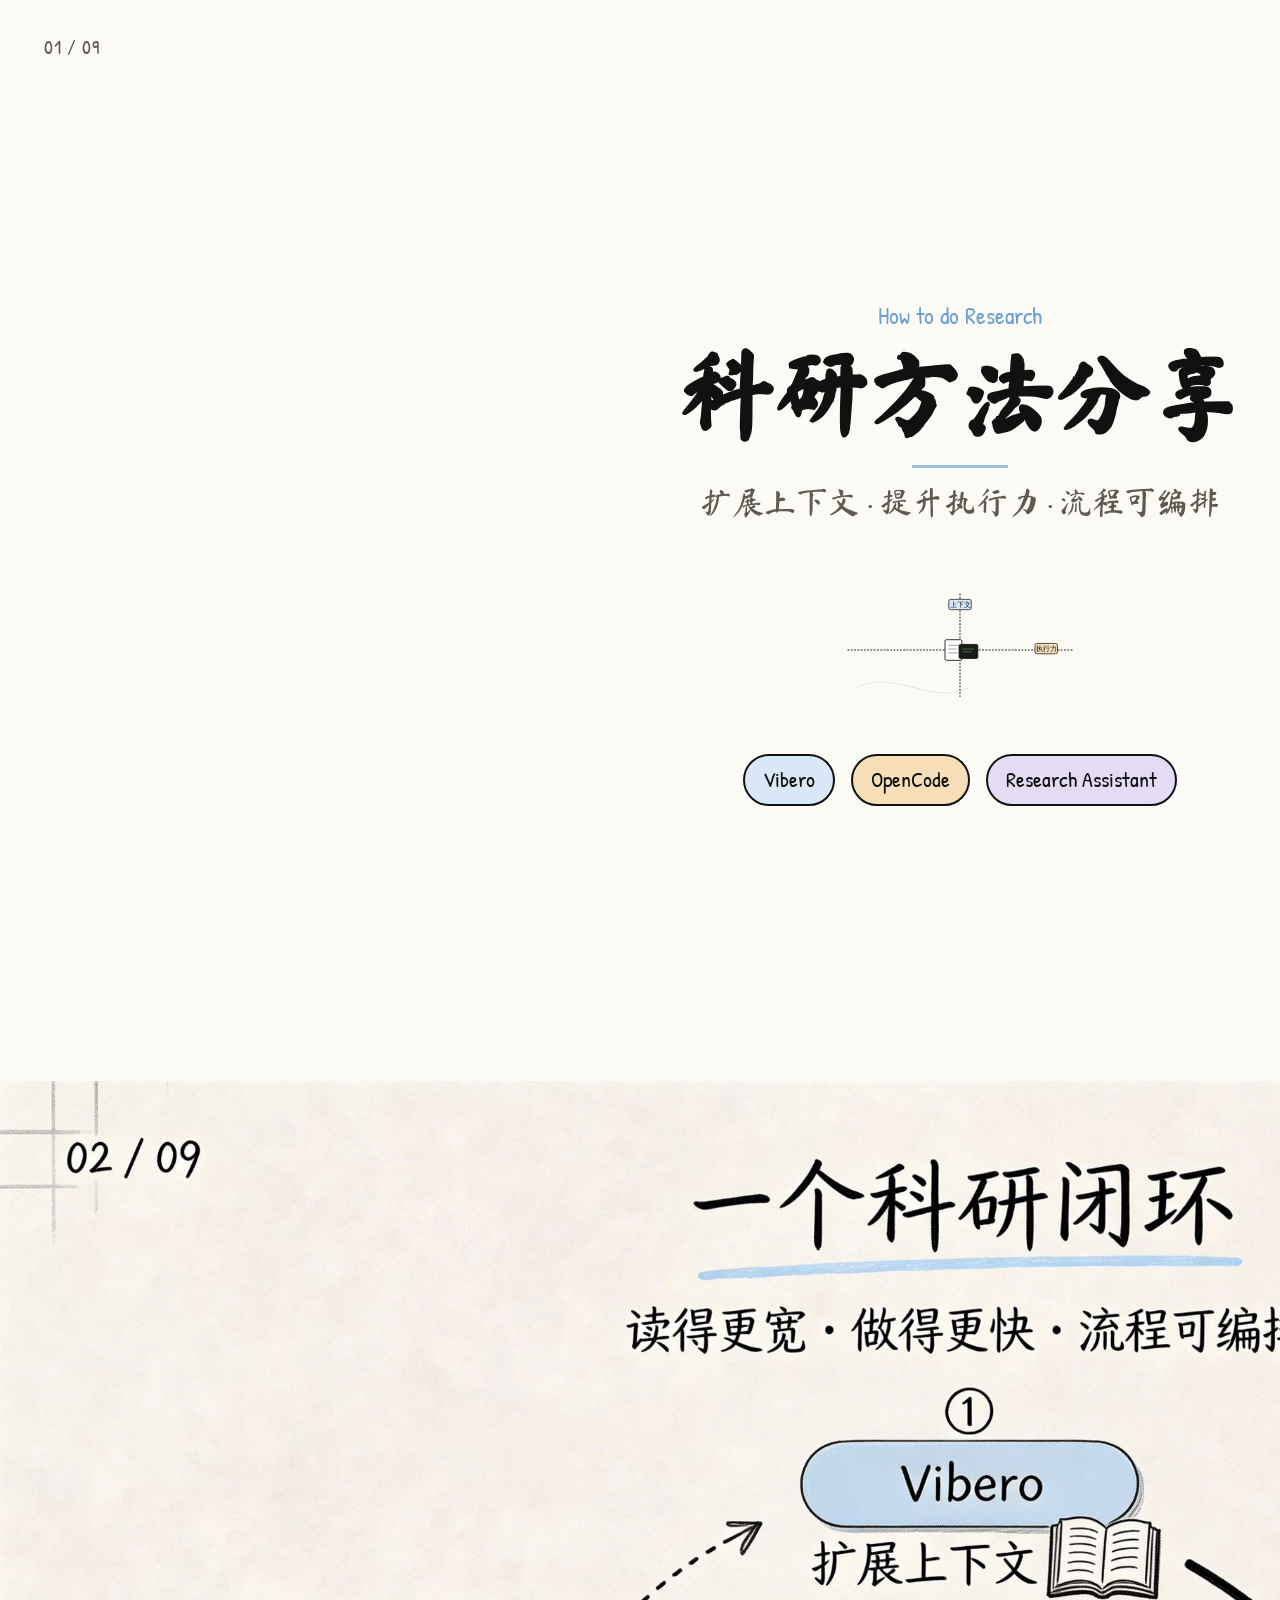
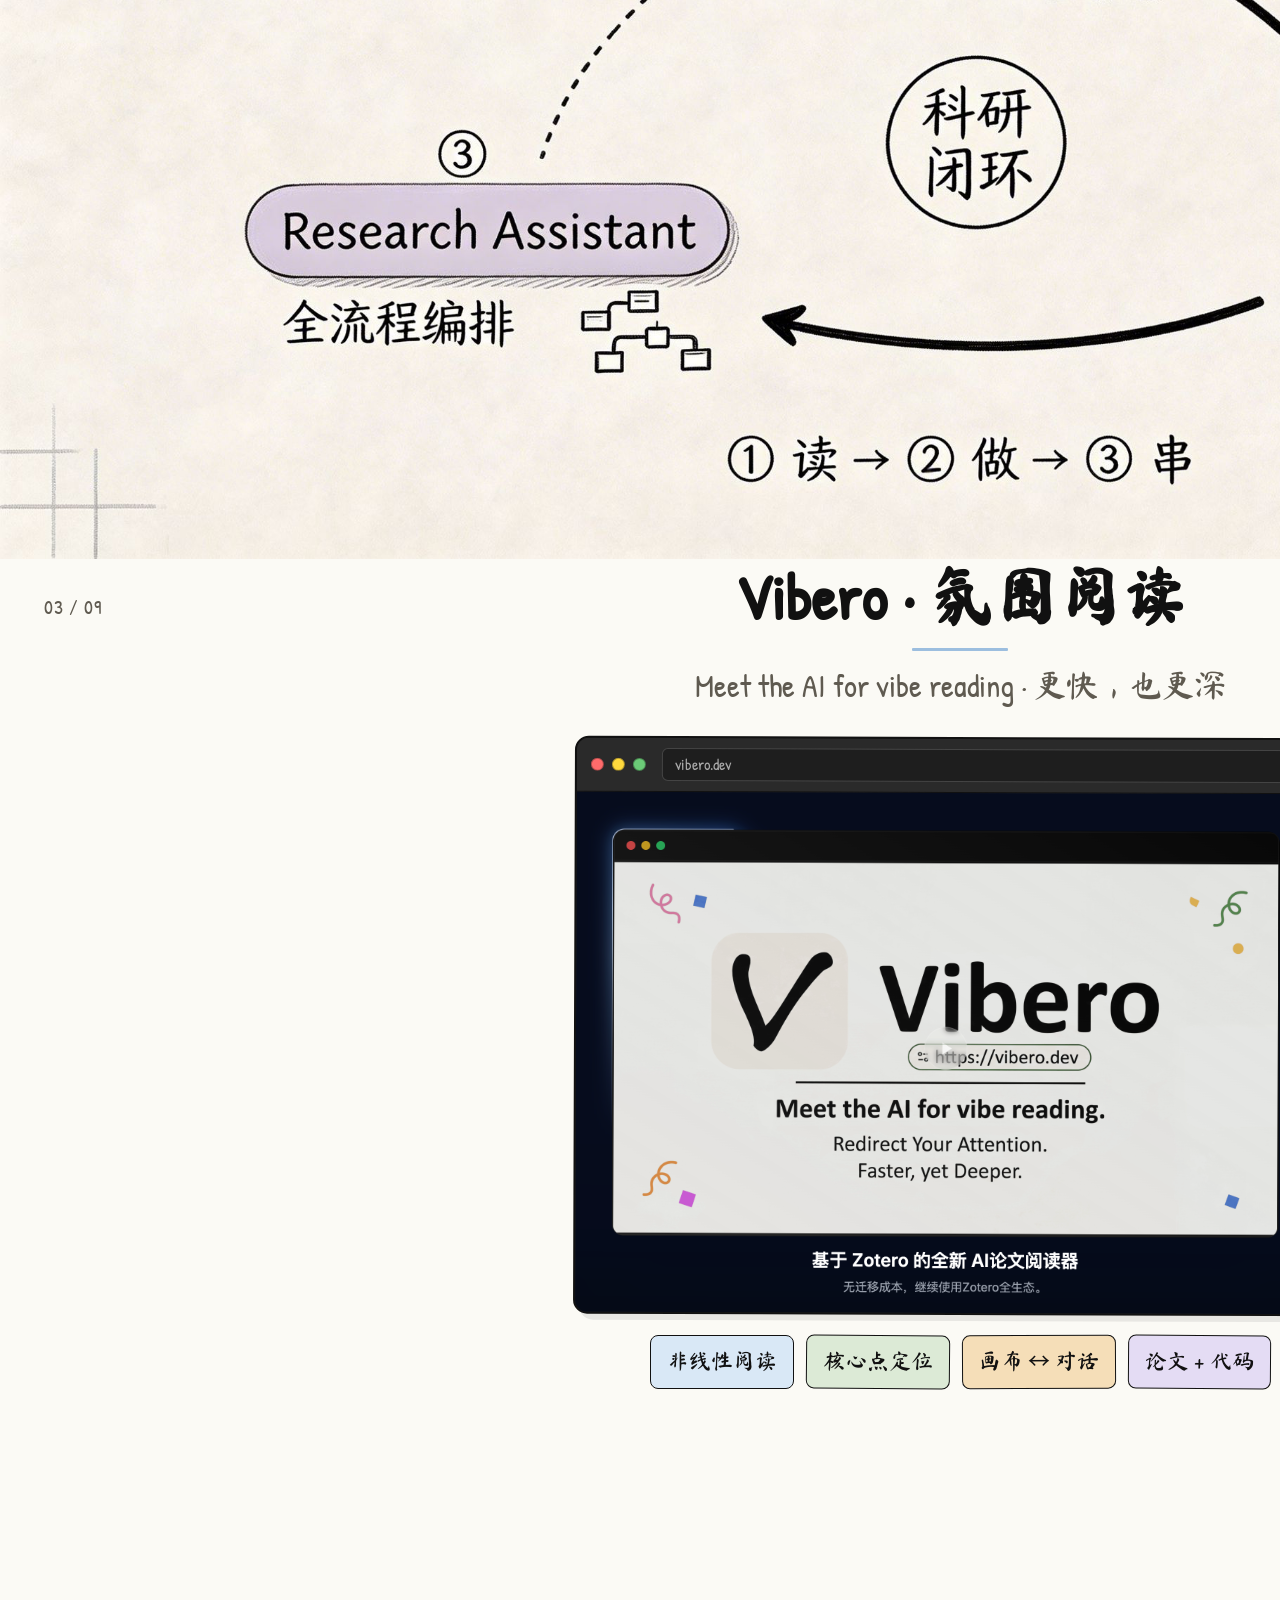
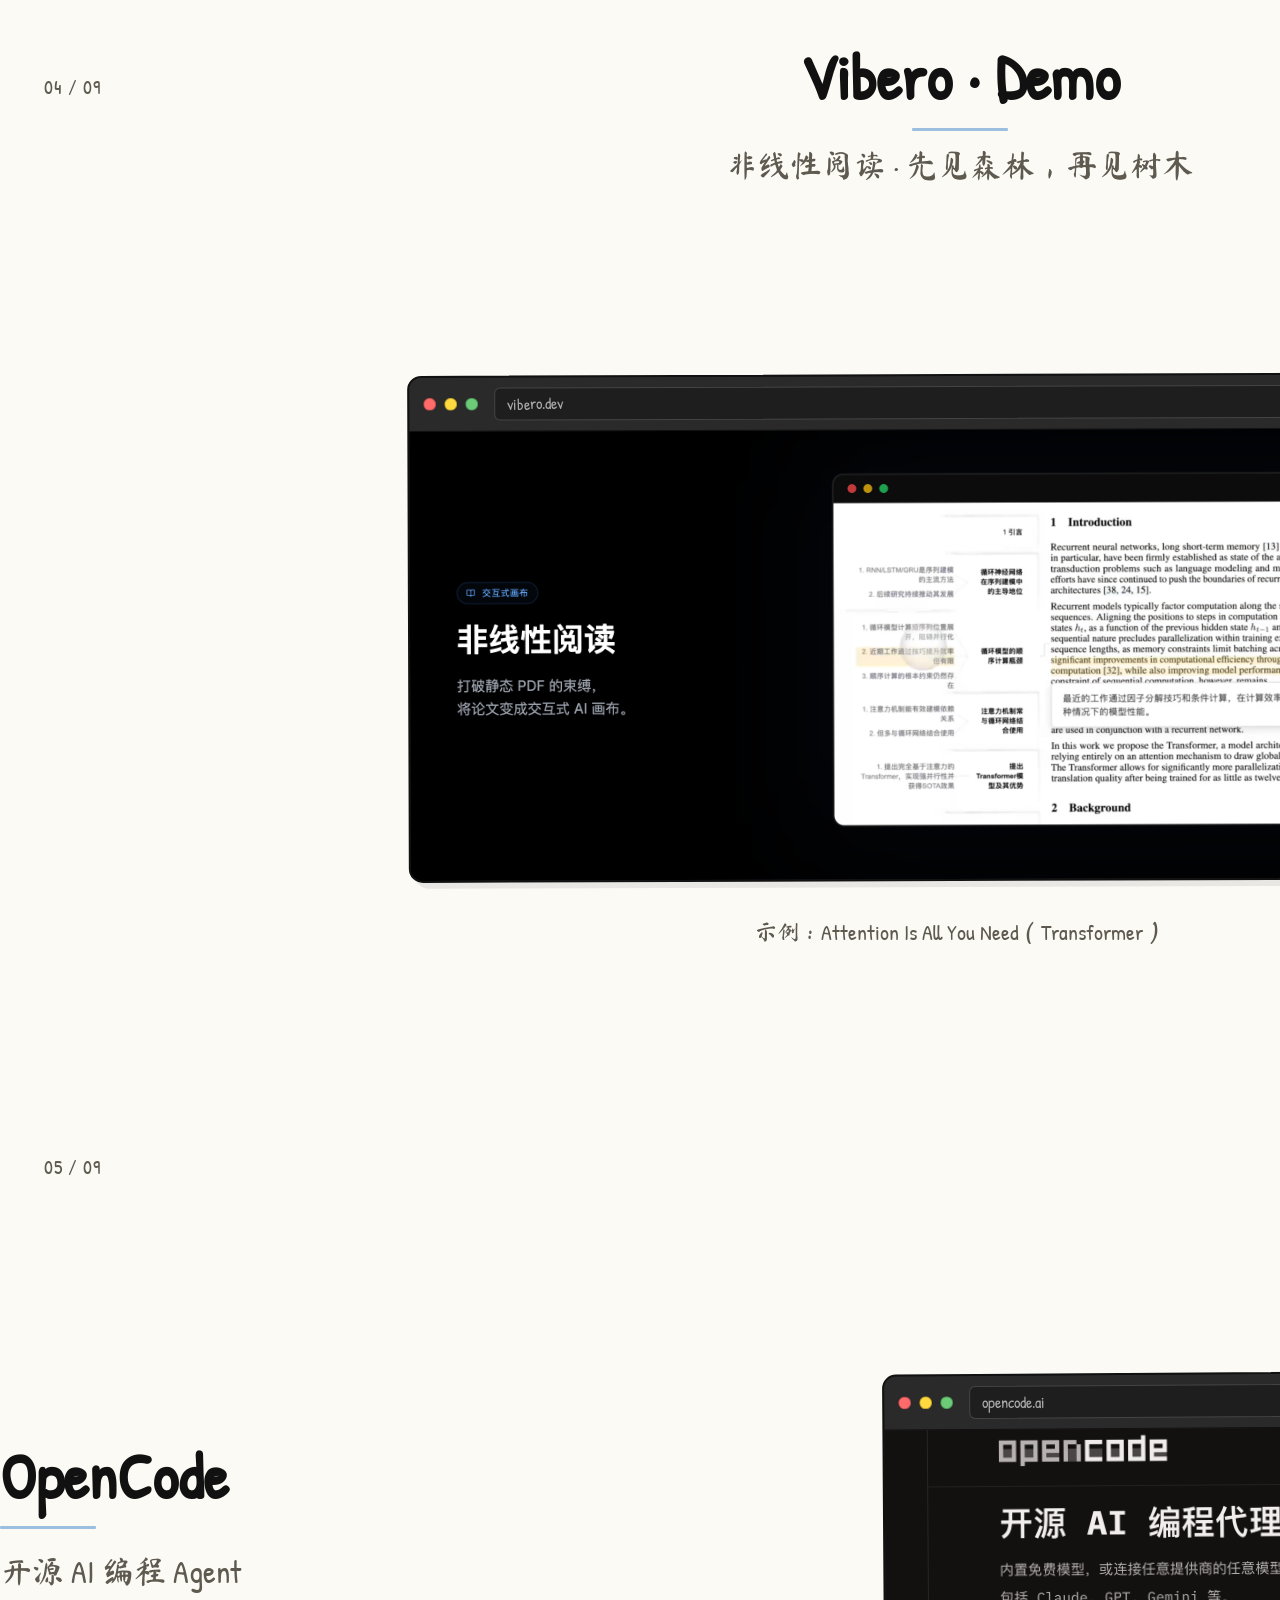
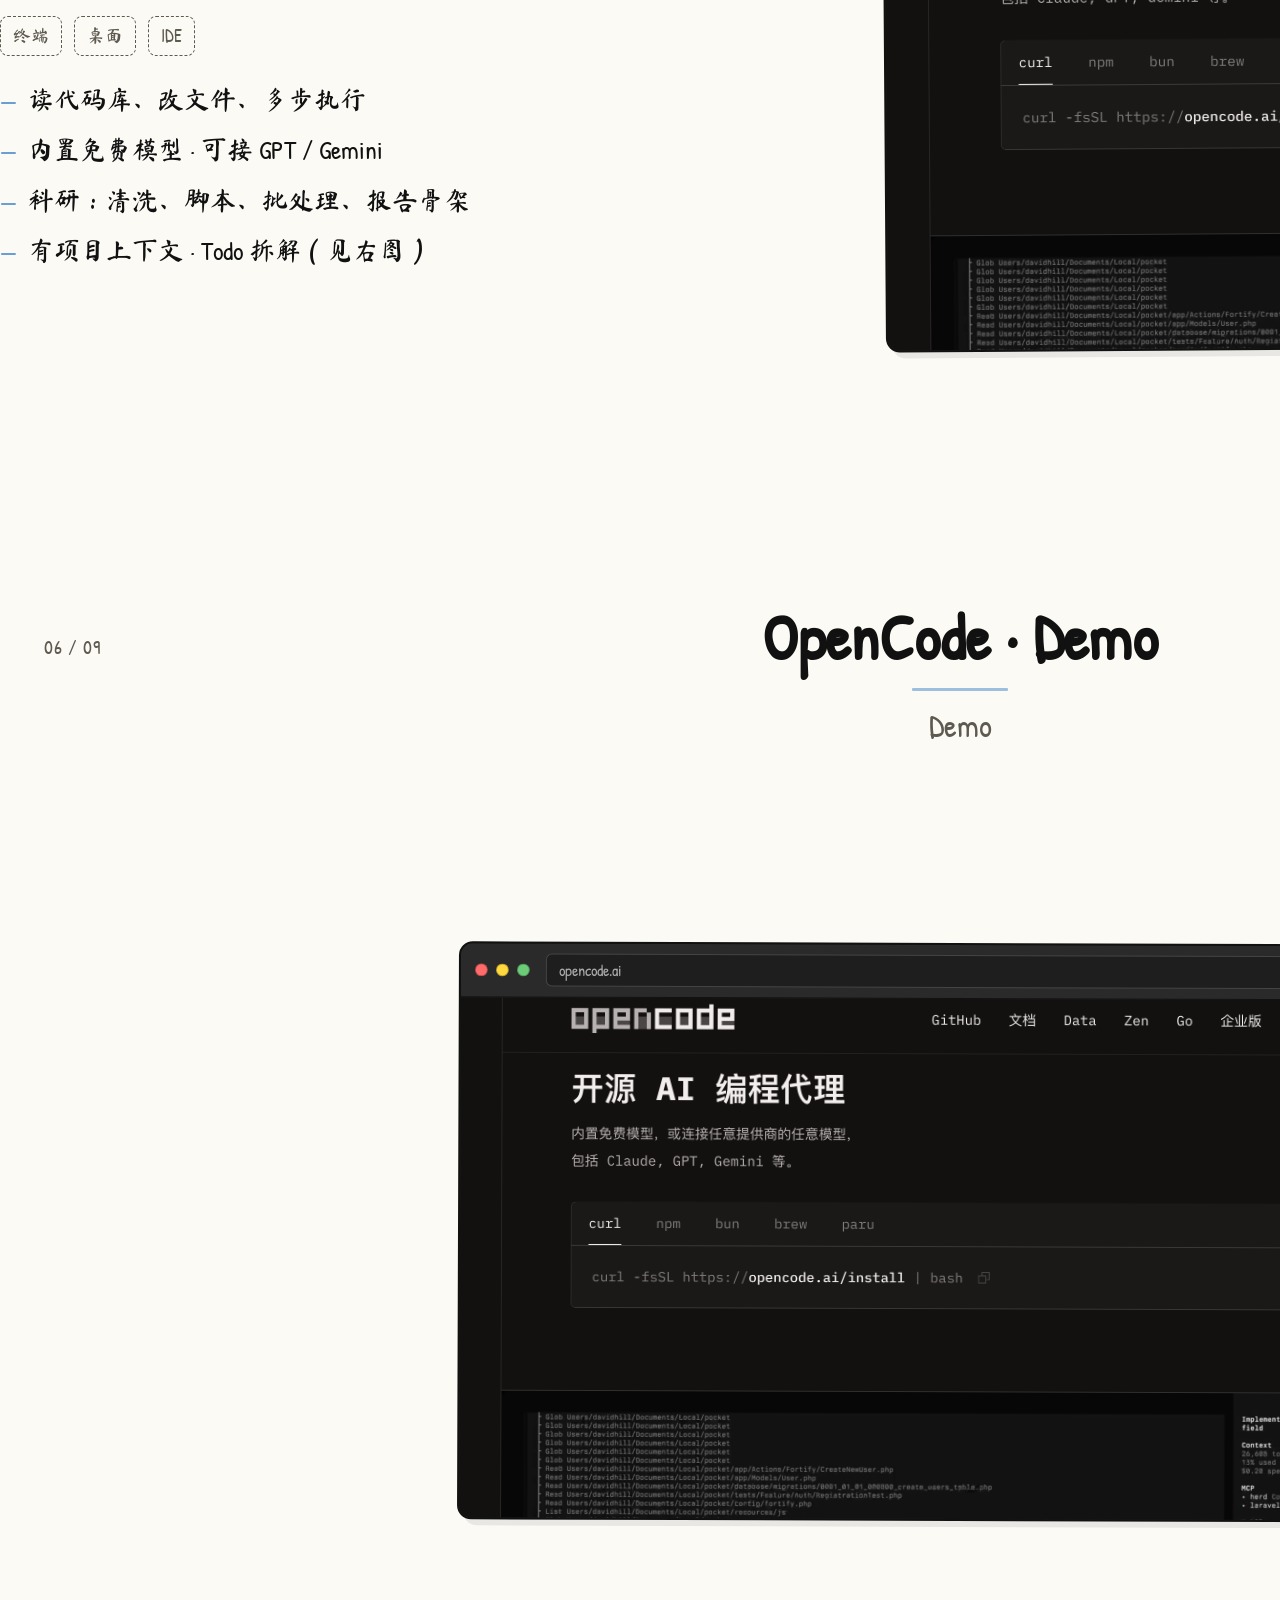
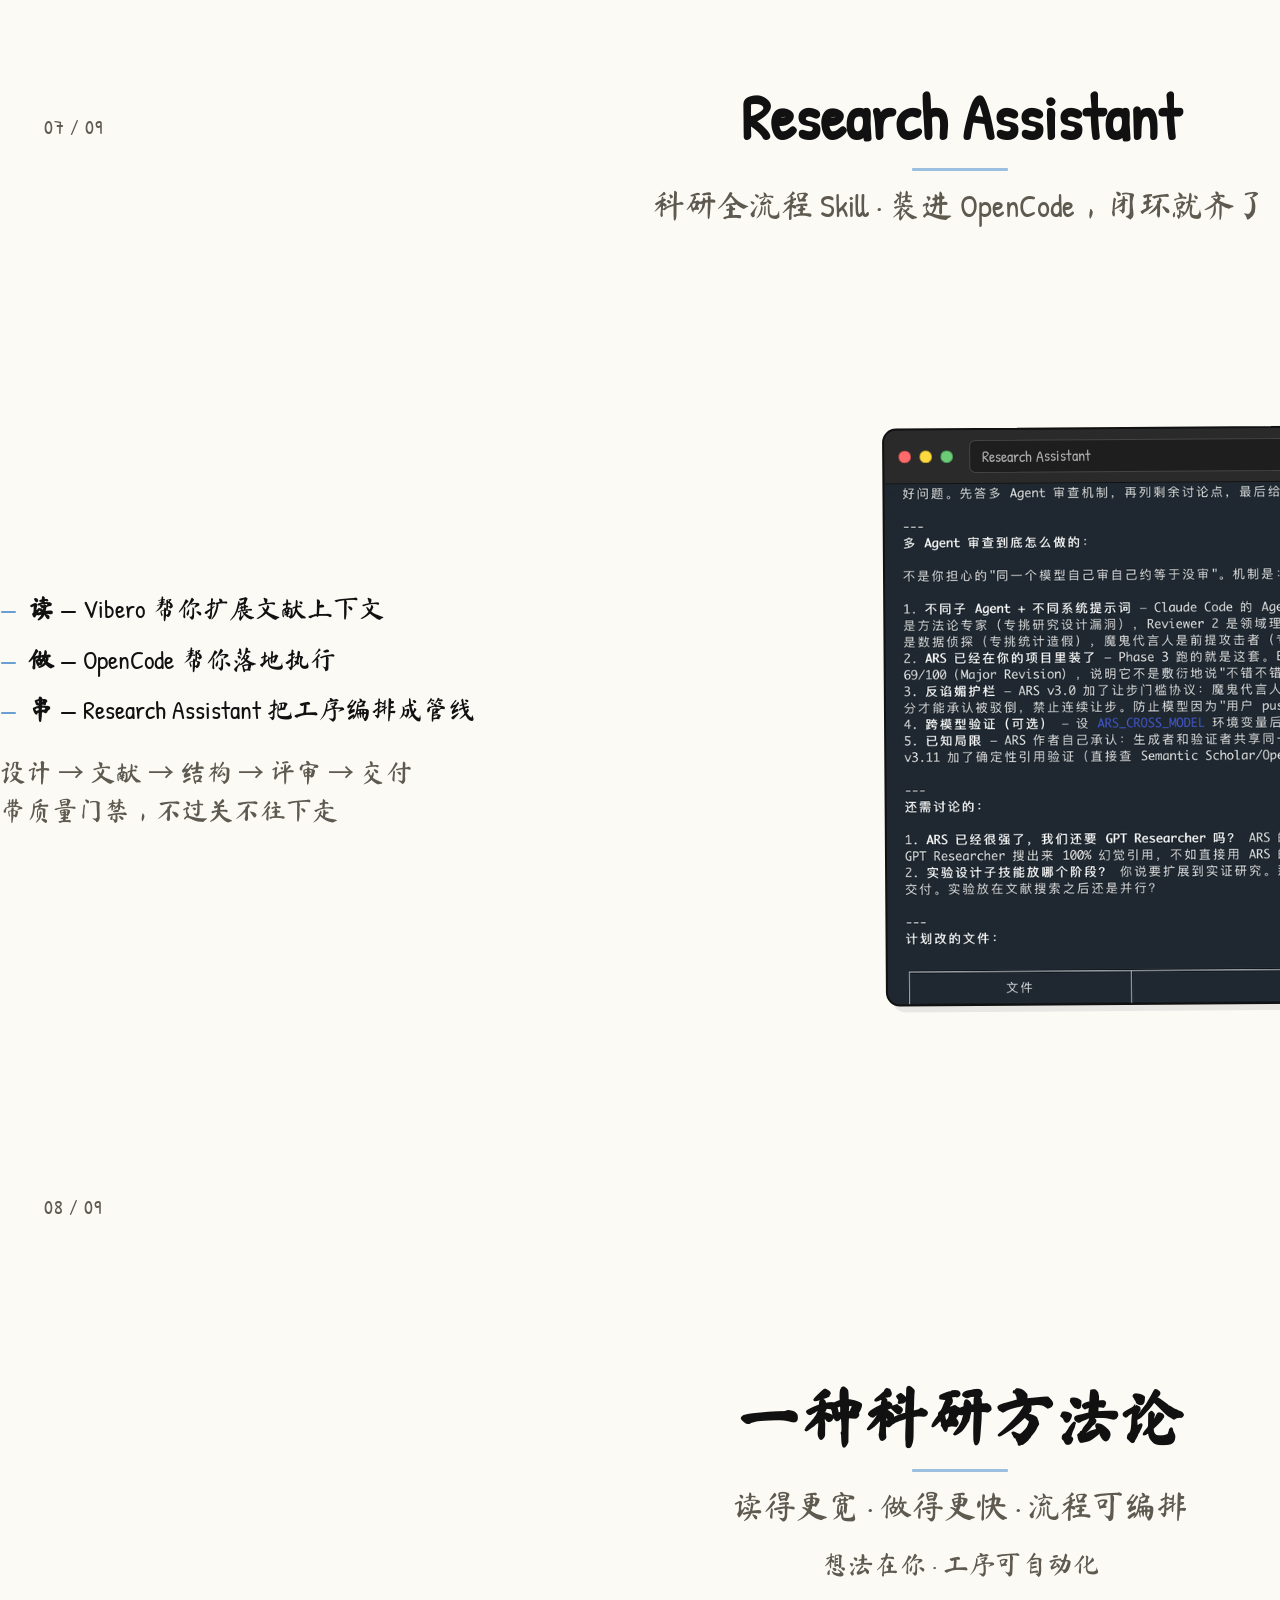
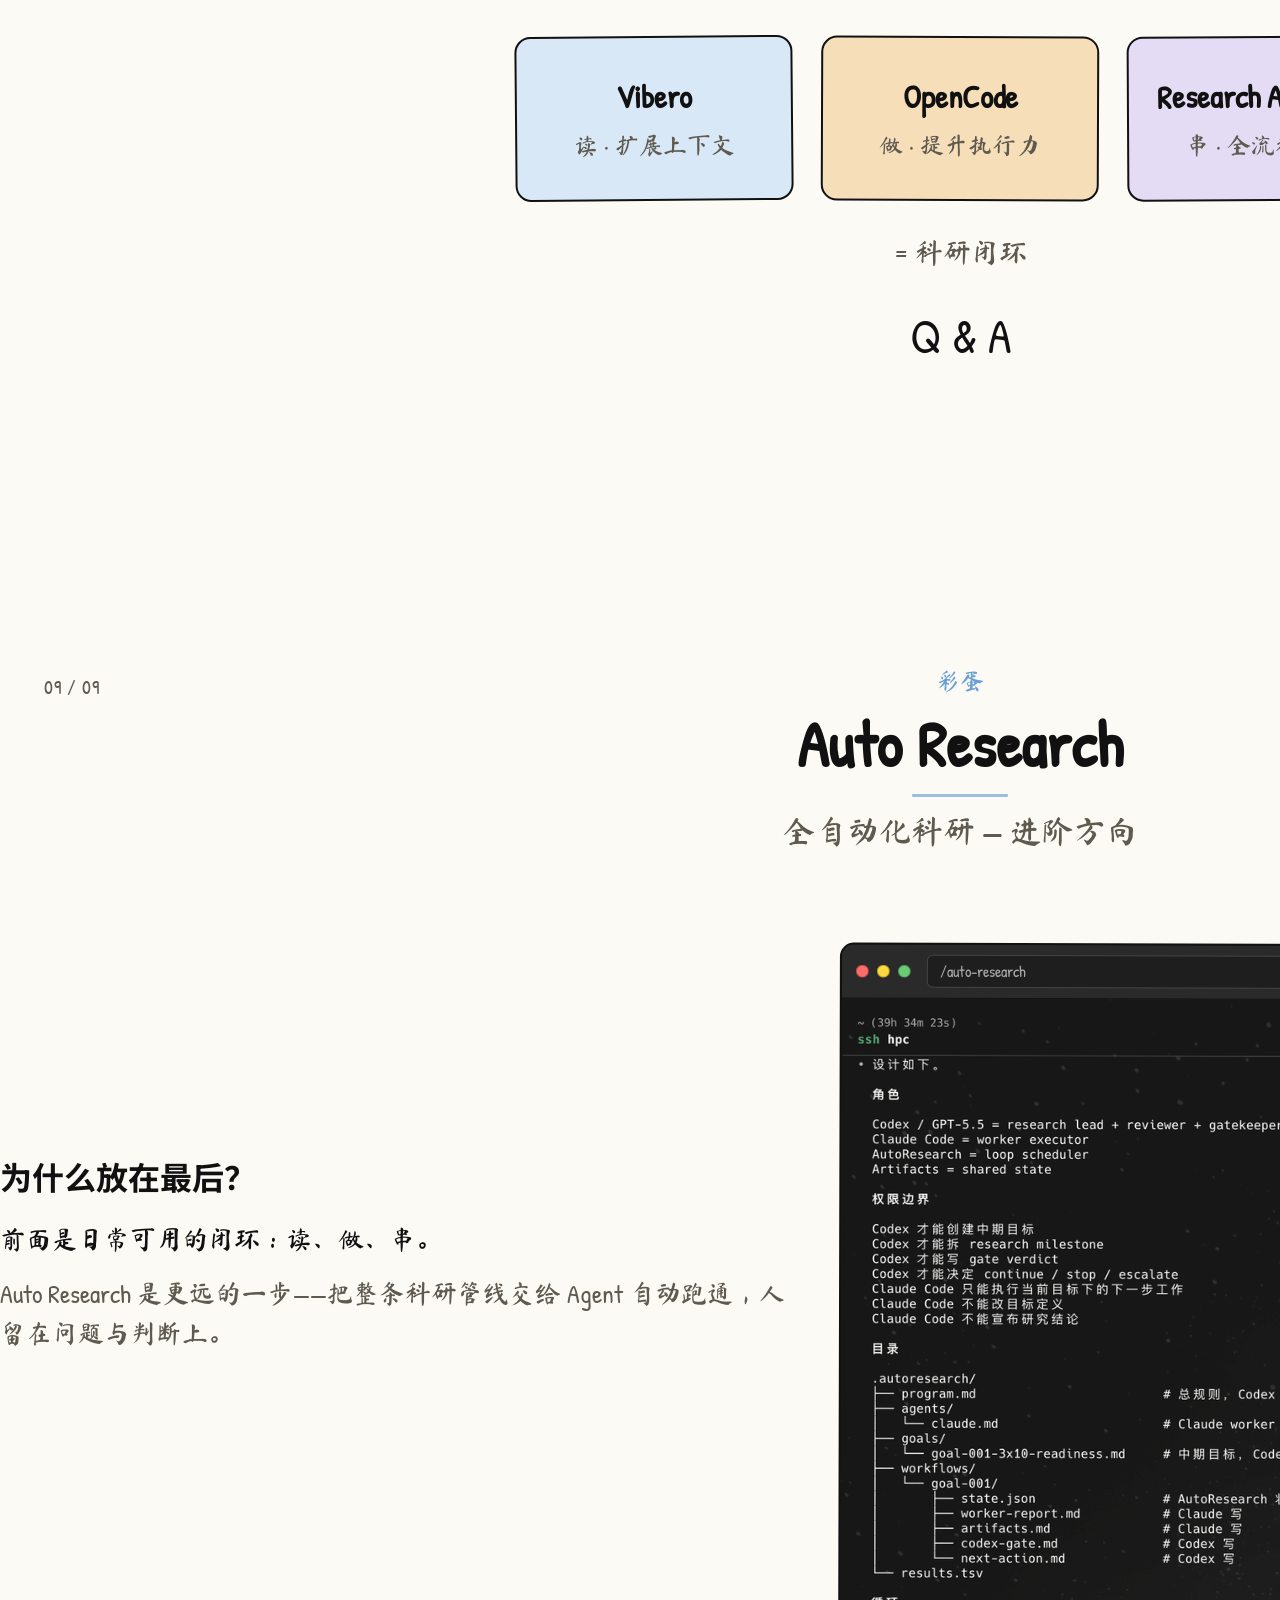
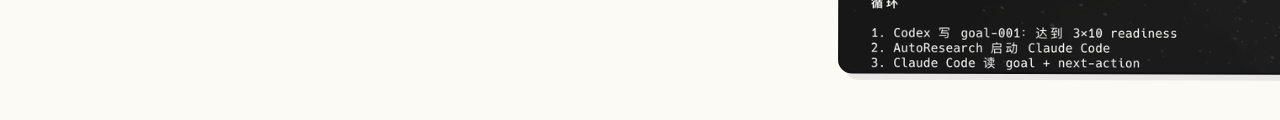
==== deck/print-all.html @ f53f9211 "Fix PDF exports with WeasyPrint, add author info to paper - paper.html: Add 丁逢德 author info, 学号 2025" ====
<!DOCTYPE html>
<html lang="zh-CN">
<head>
<meta charset="UTF-8">
<title>How to do Research · Deck</title>
<style>
@import url("https://fonts.googleapis.com/css2?family=Ma+Shan+Zheng&family=Noto+Sans+SC:wght@400;500;600&family=Patrick+Hand&display=swap");

</style>
<style>
/* Ian Handdrawn DNA · rendered via huashu-design HTML deck workflow */
:root {
  --paper: #fbfaf5;
  --ink: #111111;
  --muted: #5f5a50;
  --blue: #d9e8f6;
  --green: #dcead6;
  --peach: #f5deb8;
  --lavender: #e4dcf4;
  --accent: #6b9fd4;
  --accent-warm: #d66f4d;
  --pad-x: 88px;
  --pad-y: 56px;
  --font-hand: "Patrick Hand", "Ma Shan Zheng", "Noto Sans SC", cursive;
  --font-body: "Noto Sans SC", system-ui, sans-serif;
  --sketch: 2px solid var(--ink);
  --wobble: rotate(-0.4deg);
}

html { font-size: 16px; }

body {
  width: 1920px;
  height: 1080px;
  margin: 0;
  padding: var(--pad-y) var(--pad-x);
  box-sizing: border-box;
  background: var(--paper);
  color: var(--ink);
  font-family: var(--font-body);
  font-size: 28px;
  line-height: 1.45;
  position: relative;
  overflow: hidden;
}

/* corner construction marks — Ian shell */
body::before,
body::after {
  content: "";
  position: absolute;
  width: 40px;
  height: 40px;
  opacity: 0.28;
  background:
    linear-gradient(var(--muted) 1px, transparent 1px) 0 0 / 6px 6px,
    linear-gradient(90deg, var(--muted) 1px, transparent 1px) 0 0 / 6px 6px;
  pointer-events: none;
}
body::before { top: 24px; left: 24px; }
body::after  { bottom: 24px; right: 24px; }

.page-num {
  position: absolute;
  top: 32px;
  left: 44px;
  font-family: var(--font-hand);
  font-size: 20px;
  color: var(--muted);
  letter-spacing: 0.04em;
}

.slide-main {
  position: relative;
  z-index: 1;
  height: 100%;
  display: flex;
  flex-direction: column;
}

.slide-main.centered {
  justify-content: center;
  align-items: center;
  text-align: center;
}

/* Ian title: medium restrained + pale blue underline */
h1 {
  font-family: var(--font-hand);
  font-size: 64px;
  font-weight: 600;
  line-height: 1.15;
  margin: 0 0 12px;
  text-align: center;
  color: var(--ink);
}

h1.title-left { text-align: left; margin-bottom: 20px; }

h1::after {
  content: "";
  display: block;
  width: 96px;
  height: 3px;
  margin: 14px auto 0;
  background: var(--accent);
  border-radius: 1px;
  opacity: 0.65;
}

h1.title-left::after { margin-left: 0; }

h1.cover-en {
  font-size: 96px;
  letter-spacing: -0.02em;
}

body.cover-page .kicker {
  font-size: 36px;
  margin-bottom: 12px;
}

body.cover-page .subtitle {
  font-size: 42px;
  margin-bottom: 32px;
}

body.cover-page .tag {
  font-size: 26px;
  padding: 10px 22px;
}

/* simple demo slide */
.demo-simple {
  flex: 1;
  display: flex;
  flex-direction: column;
  align-items: center;
  justify-content: center;
  gap: 24px;
  margin-top: 8px;
}

.demo-simple .demo-label {
  font-family: var(--font-hand);
  font-size: 56px;
  color: var(--muted);
}

.subtitle {
  text-align: center;
  font-family: var(--font-hand);
  font-size: 32px;
  color: var(--muted);
  margin: 0 0 28px;
}

.subtitle.left { text-align: left; }

.kicker {
  font-family: var(--font-hand);
  font-size: 24px;
  color: var(--accent);
  text-align: center;
  margin-bottom: 8px;
}

.tag-row {
  display: flex;
  gap: 16px;
  justify-content: center;
  flex-wrap: wrap;
  margin-top: 24px;
}

.tag {
  font-family: var(--font-hand);
  font-size: 22px;
  padding: 8px 18px;
  border: var(--sketch);
  border-radius: 999px;
  background: var(--blue);
}

.tag.peach  { background: var(--peach); }
.tag.green  { background: var(--green); }
.tag.lavender { background: var(--lavender); }

/* layout */
.split {
  display: grid;
  grid-template-columns: 1fr 1fr;
  gap: 40px;
  align-items: center;
  flex: 1;
  margin-top: 8px;
}

.split-40-60 {
  display: grid;
  grid-template-columns: 0.9fr 1.1fr;
  gap: 36px;
  align-items: center;
  flex: 1;
}

.bullet-list {
  list-style: none;
  margin: 16px 0 0;
  padding: 0;
  font-family: var(--font-hand);
  font-size: 26px;
  line-height: 1.55;
}

.bullet-list li {
  position: relative;
  padding-left: 28px;
  margin-bottom: 10px;
}

.bullet-list li::before {
  content: "—";
  position: absolute;
  left: 0;
  color: var(--accent);
}

/* Ian pastel label chips */
.chip-row {
  display: flex;
  flex-wrap: wrap;
  gap: 12px;
  justify-content: center;
  margin-top: 20px;
}

.chip {
  font-family: var(--font-hand);
  font-size: 22px;
  padding: 10px 16px;
  border: 1.5px solid var(--ink);
  border-radius: 8px;
  background: var(--blue);
}

.chip:nth-child(2) { background: var(--green); transform: rotate(0.5deg); }
.chip:nth-child(3) { background: var(--peach); transform: rotate(-0.3deg); }
.chip:nth-child(4) { background: var(--lavender); transform: rotate(0.4deg); }

/* browser / mac window — screenshot frames */
.browser-frame {
  border: 2.5px solid var(--ink);
  border-radius: 14px;
  overflow: hidden;
  background: #1a1a1a;
  box-shadow: 6px 6px 0 rgba(17, 17, 17, 0.08);
  transform: var(--wobble);
}

.browser-chrome {
  display: flex;
  align-items: center;
  gap: 8px;
  padding: 10px 14px;
  background: #2a2a2a;
  border-bottom: 1.5px solid var(--ink);
}

.browser-chrome .dot {
  width: 11px;
  height: 11px;
  border-radius: 50%;
  border: 1.5px solid rgba(0,0,0,0.3);
}
.browser-chrome .dot.r { background: #ff6b6b; }
.browser-chrome .dot.y { background: #ffd93d; }
.browser-chrome .dot.g { background: #6bcb77; }

.browser-chrome .url {
  flex: 1;
  margin-left: 8px;
  font-family: var(--font-hand);
  font-size: 16px;
  color: #aaa;
  padding: 4px 12px;
  border: 1px solid #444;
  border-radius: 6px;
  background: #1e1e1e;
}

.browser-frame img {
  display: block;
  width: 100%;
  height: auto;
  vertical-align: middle;
}

.browser-frame.tall img { max-height: 520px; object-fit: cover; object-position: top; }

/* philosophy diagram — pure CSS/SVG Ian style */
.philosophy-diagram {
  flex: 1;
  display: flex;
  flex-direction: column;
  justify-content: center;
  align-items: center;
  margin-top: 12px;
}

.philosophy-svg {
  width: 100%;
  max-width: 1200px;
  height: auto;
}

.footnote {
  text-align: center;
  font-family: var(--font-hand);
  font-size: 26px;
  color: var(--muted);
  margin-top: 16px;
}

.footnote strong {
  color: var(--ink);
  border-bottom: 2px dashed var(--accent);
}

/* cover axis doodle */
.cover-visual {
  margin: 20px auto 0;
  max-width: 680px;
}

.cover-visual svg { width: 100%; height: auto; }

/* demo stage */
.demo-stage {
  flex: 1;
  display: grid;
  grid-template-columns: 220px 1fr 280px;
  gap: 28px;
  align-items: center;
  margin-top: 16px;
}

.demo-steps {
  display: flex;
  flex-direction: column;
  gap: 20px;
}

.demo-step {
  font-family: var(--font-hand);
  font-size: 22px;
  padding: 14px 16px;
  border: var(--sketch);
  border-radius: 12px;
  background: #fff;
  line-height: 1.35;
}

.demo-step:nth-child(1) { background: var(--lavender); transform: rotate(-1deg); }
.demo-step:nth-child(2) { background: var(--green); }
.demo-step:nth-child(3) { background: var(--blue); transform: rotate(0.6deg); }

.demo-step .num {
  display: inline-block;
  width: 28px;
  height: 28px;
  line-height: 26px;
  text-align: center;
  border: 1.5px solid var(--ink);
  border-radius: 50%;
  margin-right: 6px;
  font-size: 18px;
}

.live-zone {
  position: relative;
  min-height: 480px;
  border: 2.5px dashed var(--ink);
  border-radius: 20px;
  background: #fff;
  display: flex;
  flex-direction: column;
  align-items: center;
  justify-content: center;
  gap: 16px;
}

.live-badge {
  font-family: var(--font-hand);
  font-size: 36px;
  padding: 10px 28px;
  border: var(--sketch);
  border-radius: 8px;
  background: var(--peach);
  position: absolute;
  top: -22px;
  left: 50%;
  transform: translateX(-50%) rotate(-2deg);
  animation: live-pulse 2.4s ease-in-out infinite;
}

@keyframes live-pulse {
  0%, 100% { box-shadow: 0 0 0 0 rgba(214, 111, 77, 0.25); }
  50%      { box-shadow: 0 0 0 10px rgba(214, 111, 77, 0); }
}

.live-zone .hint {
  font-family: var(--font-hand);
  font-size: 42px;
  color: var(--muted);
}

.live-zone .sub {
  font-family: var(--font-hand);
  font-size: 26px;
  color: var(--accent);
}

.demo-teaser {
  opacity: 0.92;
  transform: rotate(1deg);
}

.demo-teaser .browser-frame img { max-height: 200px; }

.demo-arrow-svg {
  position: absolute;
  bottom: 60px;
  right: 300px;
  opacity: 0.5;
  pointer-events: none;
}

/* vibero demo flow */
.flow-col {
  display: flex;
  flex-direction: column;
  gap: 14px;
  justify-content: center;
  padding-right: 8px;
}

.flow-item {
  display: flex;
  align-items: center;
  gap: 10px;
  font-family: var(--font-hand);
  font-size: 21px;
  line-height: 1.3;
}

.flow-num {
  flex-shrink: 0;
  width: 32px;
  height: 32px;
  border: 1.5px solid var(--ink);
  border-radius: 50%;
  display: flex;
  align-items: center;
  justify-content: center;
  font-size: 18px;
  background: var(--blue);
}

.flow-item:nth-child(2) .flow-num { background: var(--green); }
.flow-item:nth-child(3) .flow-num { background: var(--peach); }
.flow-item:nth-child(4) .flow-num { background: var(--lavender); }

.demo-layout {
  display: grid;
  grid-template-columns: 200px 1fr;
  gap: 24px;
  flex: 1;
  align-items: center;
  margin-top: 8px;
}

.paper-caption {
  text-align: center;
  font-family: var(--font-hand);
  font-size: 22px;
  color: var(--muted);
  margin-top: 12px;
}

/* closing dual panel */
.closing-panels {
  display: grid;
  grid-template-columns: 1fr 1fr;
  gap: 48px;
  max-width: 1100px;
  margin: 24px auto;
}

.panel {
  text-align: center;
  padding: 36px 28px;
  border: var(--sketch);
  border-radius: 16px;
  background: #fff;
}

.panel.left  { background: var(--blue); transform: rotate(-0.5deg); }
.panel.right { background: var(--peach); transform: rotate(0.4deg); }

.panel .icon-svg { margin-bottom: 12px; }

.panel h3 {
  font-family: var(--font-hand);
  font-size: 32px;
  margin: 0 0 8px;
}

.panel p {
  font-family: var(--font-hand);
  font-size: 24px;
  color: var(--muted);
  margin: 0;
}

.merge-arrow {
  text-align: center;
  font-family: var(--font-hand);
  font-size: 28px;
  color: var(--muted);
  margin: 8px 0;
}

.qa {
  font-family: var(--font-hand);
  font-size: 48px;
  margin-top: 20px;
  color: var(--ink);
}

.tag.lavender { background: var(--lavender); }

.closing-panels.three {
  display: grid;
  grid-template-columns: repeat(3, 1fr);
  gap: 28px;
  max-width: 1200px;
}

.closing-panels.three .panel.mid {
  background: var(--peach);
  transform: rotate(0.2deg);
}

.closing-panels.three .panel.right {
  background: var(--lavender);
  transform: rotate(-0.3deg);
}

.footnote.left { text-align: left; }

.platform-icons {
  display: flex;
  gap: 12px;
  margin-top: 20px;
  flex-wrap: wrap;
}

.platform-icon {
  font-family: var(--font-hand);
  font-size: 18px;
  padding: 6px 12px;
  border: 1.5px dashed var(--muted);
  border-radius: 8px;
  color: var(--muted);
}

body.slide-full-image {
  padding: 0;
}

body.slide-full-image::before,
body.slide-full-image::after {
  display: none;
}

.slide-illustration {
  width: 100%;
  height: 100%;
  object-fit: contain;
  display: block;
  background: var(--paper);
}

</style>
<style>
  html, body {
    width: auto !important;
    height: auto !important;
    margin: 0 !important;
    padding: 0 !important;
    overflow: visible !important;
    background: white !important;
  }
  body::before, body::after { display: none !important; }
  body { font-size: 16px; }

  .slide-wrapper {
    width: 1920px;
    height: 1080px;
    overflow: hidden;
    position: relative;
    page-break-after: always;
    background: var(--paper, #fbfaf5);
  }
  .slide-wrapper:last-child { page-break-after: auto; }

  @page {
    size: 1920px 1080px;
    margin: 0;
  }
</style>
</head>
<body>
<div class="slide-wrapper">

<div class="page-num">01 / 09</div>
<div class="slide-main centered">
  <p class="kicker">How to do Research</p>
  <h1 class="cover-en">科研方法分享</h1>
  <p class="subtitle">扩展上下文 · 提升执行力 · 流程可编排</p>

  <div class="cover-visual" aria-hidden="true">
    <svg viewBox="0 0 640 320" fill="none" xmlns="http://www.w3.org/2000/svg">
      <!-- vertical axis: 上下文 -->
      <line x1="320" y1="40" x2="320" y2="260" stroke="#111" stroke-width="2" stroke-dasharray="4 3"/>
      <rect x="296" y="52" width="48" height="22" rx="4" fill="#D9E8F6" stroke="#111" stroke-width="1.5"/>
      <text x="320" y="68" text-anchor="middle" font-family="Patrick Hand, sans-serif" font-size="14" fill="#111">上下文</text>
      <!-- horizontal axis: 执行力 -->
      <line x1="80" y1="160" x2="560" y2="160" stroke="#111" stroke-width="2" stroke-dasharray="4 3"/>
      <rect x="480" y="146" width="48" height="22" rx="4" fill="#F5DEB8" stroke="#111" stroke-width="1.5"/>
      <text x="504" y="162" text-anchor="middle" font-family="Patrick Hand, sans-serif" font-size="14" fill="#111">执行力</text>
      <!-- intersection: notebook + terminal -->
      <rect x="288" y="138" width="36" height="44" rx="3" fill="#fff" stroke="#111" stroke-width="1.8"/>
      <path d="M296 150h20M296 158h16M296 166h18" stroke="#5f5a50" stroke-width="1.2" stroke-linecap="round"/>
      <rect x="318" y="148" width="40" height="30" rx="3" fill="#1a1a1a" stroke="#111" stroke-width="1.8"/>
      <path d="M326 158h24M326 164h18" stroke="#6bcb77" stroke-width="1" stroke-linecap="round"/>
      <!-- light hatching -->
      <path d="M100 240c40-20 80-10 120 0s80 20 120 0" stroke="#6b9fd4" stroke-width="1.2" fill="none" opacity="0.4"/>
    </svg>
  </div>

  <div class="tag-row">
    <span class="tag">Vibero</span>
    <span class="tag peach">OpenCode</span>
    <span class="tag lavender">Research Assistant</span>
  </div>
</div>


</div>
<div class="slide-wrapper">

<div class="slide-main">
  <img class="slide-illustration" src="assets/screenshots/数学公式解释.png" alt="一个科研闭环 · 读得更宽 · 做得更快 · 流程可编排">
</div>


</div>
<div class="slide-wrapper">

<div class="page-num">03 / 09</div>
<div class="slide-main">
  <h1>Vibero · 氛围阅读</h1>
  <p class="subtitle">Meet the AI for vibe reading · 更快，也更深</p>

  <div class="browser-frame tall" style="max-width:920px;margin:0 auto;transform:rotate(0.2deg)">
    <div class="browser-chrome">
      <span class="dot r"></span><span class="dot y"></span><span class="dot g"></span>
      <span class="url">vibero.dev</span>
    </div>
    <img src="assets/screenshots/vibero-brand.png" alt="Vibero 品牌页">
  </div>

  <div class="chip-row">
    <span class="chip">非线性阅读</span>
    <span class="chip">核心点定位</span>
    <span class="chip">画布 ↔ 对话</span>
    <span class="chip">论文 + 代码</span>
  </div>
</div>


</div>
<div class="slide-wrapper">

<div class="page-num">04 / 09</div>
<div class="slide-main">
  <h1>Vibero · Demo</h1>
  <p class="subtitle">非线性阅读 · 先见森林，再见树木</p>

  <div class="demo-simple">
    <div class="browser-frame" style="max-width:1100px;width:100%;transform:rotate(-0.2deg)">
      <div class="browser-chrome">
        <span class="dot r"></span><span class="dot y"></span><span class="dot g"></span>
        <span class="url">vibero.dev</span>
      </div>
      <img src="assets/screenshots/vibero-nonlinear.png" alt="Vibero 非线性阅读">
    </div>
    <p class="paper-caption">示例：Attention Is All You Need（Transformer）</p>
  </div>
</div>


</div>
<div class="slide-wrapper">

<div class="page-num">05 / 09</div>
<div class="slide-main">
  <div class="split-40-60">
    <div>
      <h1 class="title-left">OpenCode</h1>
      <p class="subtitle left" style="margin-bottom:12px">开源 AI 编程 Agent</p>
      <div class="platform-icons">
        <span class="platform-icon">终端</span>
        <span class="platform-icon">桌面</span>
        <span class="platform-icon">IDE</span>
      </div>
      <ul class="bullet-list" style="margin-top:24px">
        <li>读代码库、改文件、多步执行</li>
        <li>内置免费模型 · 可接 GPT / Gemini</li>
        <li>科研：清洗、脚本、批处理、报告骨架</li>
        <li>有项目上下文 · Todo 拆解（见右图）</li>
      </ul>
    </div>
    <div>
      <div class="browser-frame tall">
        <div class="browser-chrome">
          <span class="dot r"></span><span class="dot y"></span><span class="dot g"></span>
          <span class="url">opencode.ai</span>
        </div>
        <img src="assets/screenshots/opencode-home.png" alt="OpenCode 官网界面">
      </div>
    </div>
  </div>
</div>


</div>
<div class="slide-wrapper">

<div class="page-num">06 / 09</div>
<div class="slide-main">
  <h1>OpenCode · Demo</h1>
  <p class="subtitle">Demo</p>

  <div class="demo-simple">
    <div class="browser-frame tall" style="max-width:1000px;width:100%;transform:rotate(0.2deg)">
      <div class="browser-chrome">
        <span class="dot r"></span><span class="dot y"></span><span class="dot g"></span>
        <span class="url">opencode.ai</span>
      </div>
      <img src="assets/screenshots/opencode-home.png" alt="OpenCode">
    </div>
  </div>
</div>


</div>
<div class="slide-wrapper">

<div class="page-num">07 / 09</div>
<div class="slide-main">
  <h1>Research Assistant</h1>
  <p class="subtitle">科研全流程 Skill · 装进 OpenCode，闭环就齐了</p>

  <div class="split-40-60" style="margin-top:12px">
    <div>
      <ul class="bullet-list">
        <li><strong>读</strong> — Vibero 帮你扩展文献上下文</li>
        <li><strong>做</strong> — OpenCode 帮你落地执行</li>
        <li><strong>串</strong> — Research Assistant 把工序编排成管线</li>
      </ul>
      <p class="footnote left" style="margin-top:24px;text-align:left">设计 → 文献 → 结构 → 评审 → 交付<br>带质量门禁，不过关不往下走</p>
    </div>
    <div>
      <div class="browser-frame tall">
        <div class="browser-chrome">
          <span class="dot r"></span><span class="dot y"></span><span class="dot g"></span>
          <span class="url">Research Assistant</span>
        </div>
        <img src="assets/screenshots/research-assistant.png" alt="Research Assistant">
      </div>
    </div>
  </div>
</div>


</div>
<div class="slide-wrapper">

<div class="page-num">08 / 09</div>
<div class="slide-main centered">
  <h1>一种科研方法论</h1>
  <p class="subtitle">读得更宽 · 做得更快 · 流程可编排</p>
  <p class="subtitle" style="font-size:26px;margin-top:-12px">想法在你 · 工序可自动化</p>

  <div class="closing-panels three">
    <div class="panel left">
      <h3>Vibero</h3>
      <p>读 · 扩展上下文</p>
    </div>
    <div class="panel mid">
      <h3>OpenCode</h3>
      <p>做 · 提升执行力</p>
    </div>
    <div class="panel right">
      <h3>Research Assistant</h3>
      <p>串 · 全流程编排</p>
    </div>
  </div>

  <p class="merge-arrow">= 科研闭环</p>
  <p class="qa">Q &amp; A</p>
</div>


</div>
<div class="slide-wrapper">

<div class="page-num">09 / 09</div>
<div class="slide-main">
  <p class="kicker" style="text-align:center;margin-bottom:8px">彩蛋</p>
  <h1>Auto Research</h1>
  <p class="subtitle">全自动化科研 — 进阶方向</p>

  <div class="split" style="margin-top:16px;grid-template-columns:0.85fr 1.15fr">
    <div>
      <div class="sketch-box" style="min-height:340px">
        <h2 style="font-size:32px;margin-bottom:20px">为什么放在最后？</h2>
        <p style="font-family:var(--font-hand);font-size:26px;line-height:1.55;margin:0 0 14px">前面是日常可用的闭环：读、做、串。</p>
        <p style="font-family:var(--font-hand);font-size:26px;line-height:1.55;margin:0;color:var(--muted)">Auto Research 是更远的一步——把整条科研管线交给 Agent 自动跑通，人留在问题与判断上。</p>
      </div>
    </div>
    <div>
      <div class="browser-frame" style="transform:rotate(0.15deg)">
        <div class="browser-chrome">
          <span class="dot r"></span><span class="dot y"></span><span class="dot g"></span>
          <span class="url">/auto-research</span>
        </div>
        <img src="assets/screenshots/auto-research.png" alt="Auto Research">
      </div>
    </div>
  </div>
</div>


</div>
</body></html>
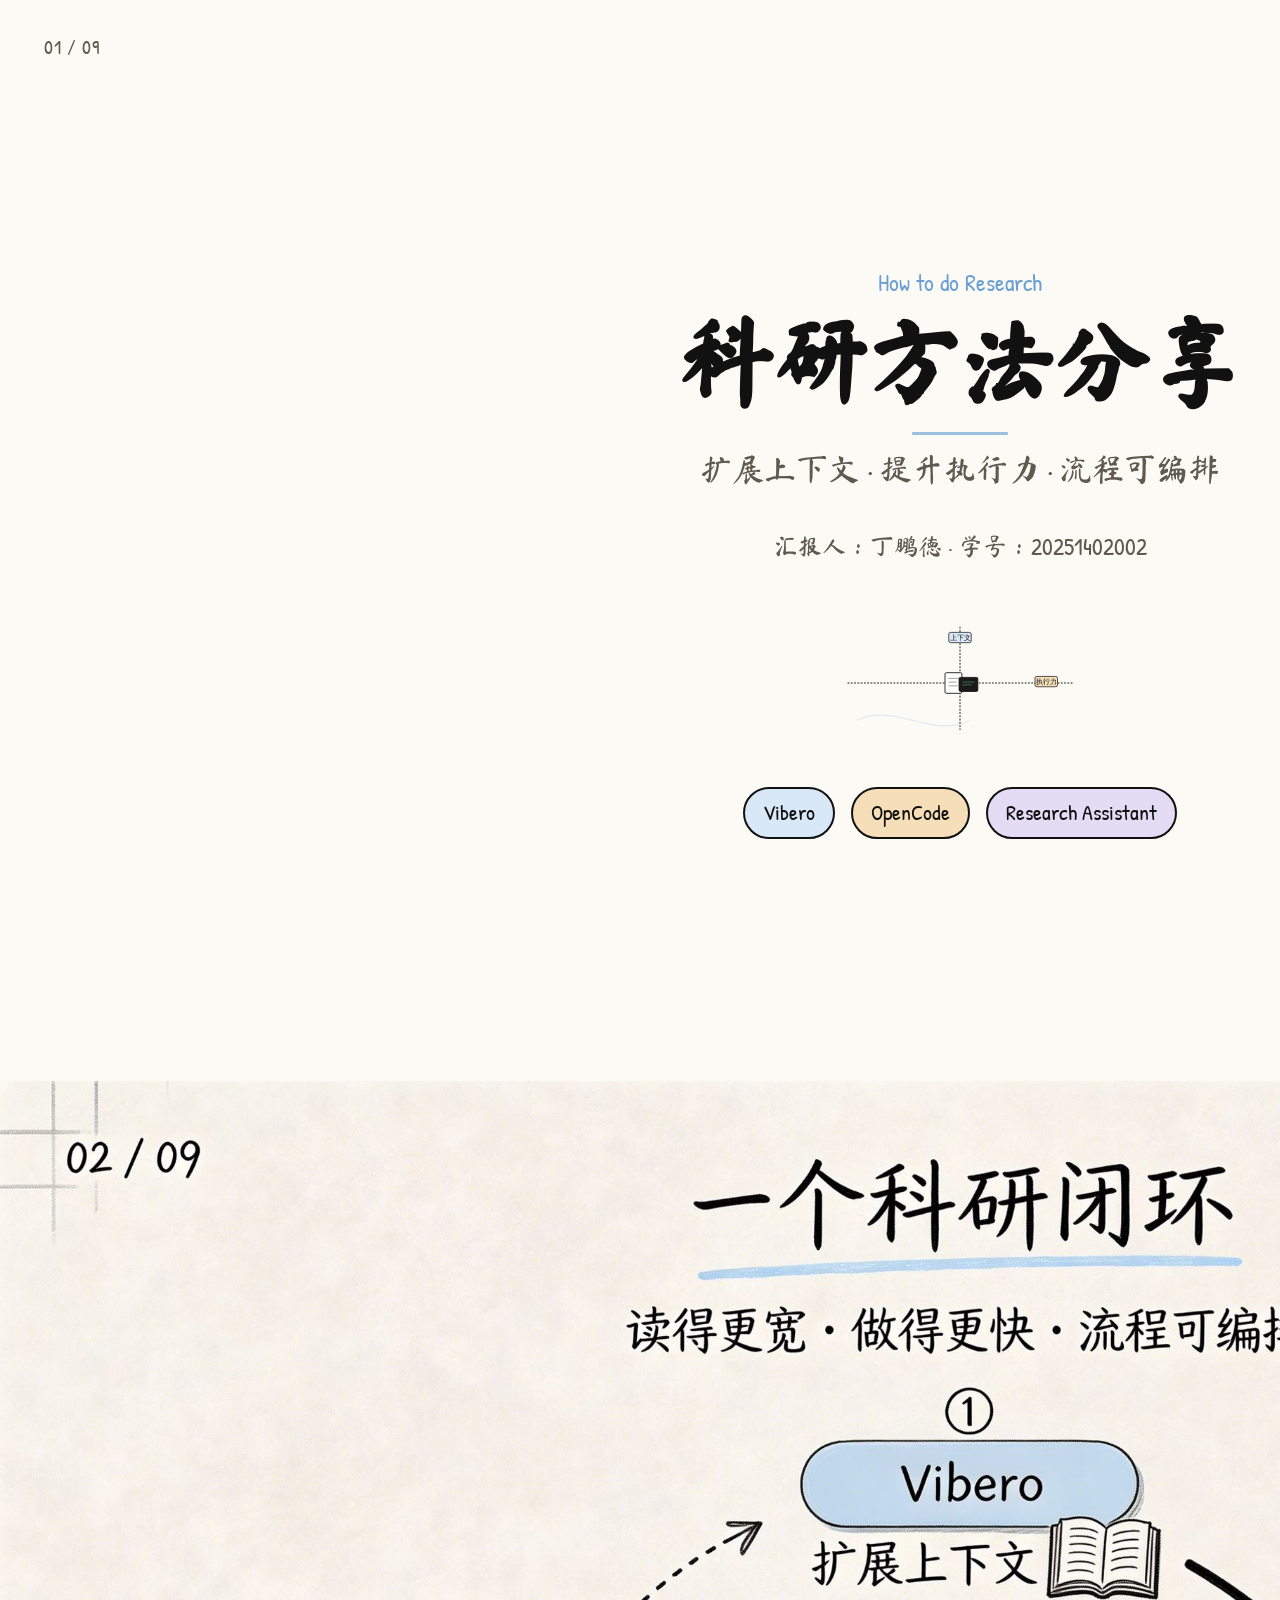
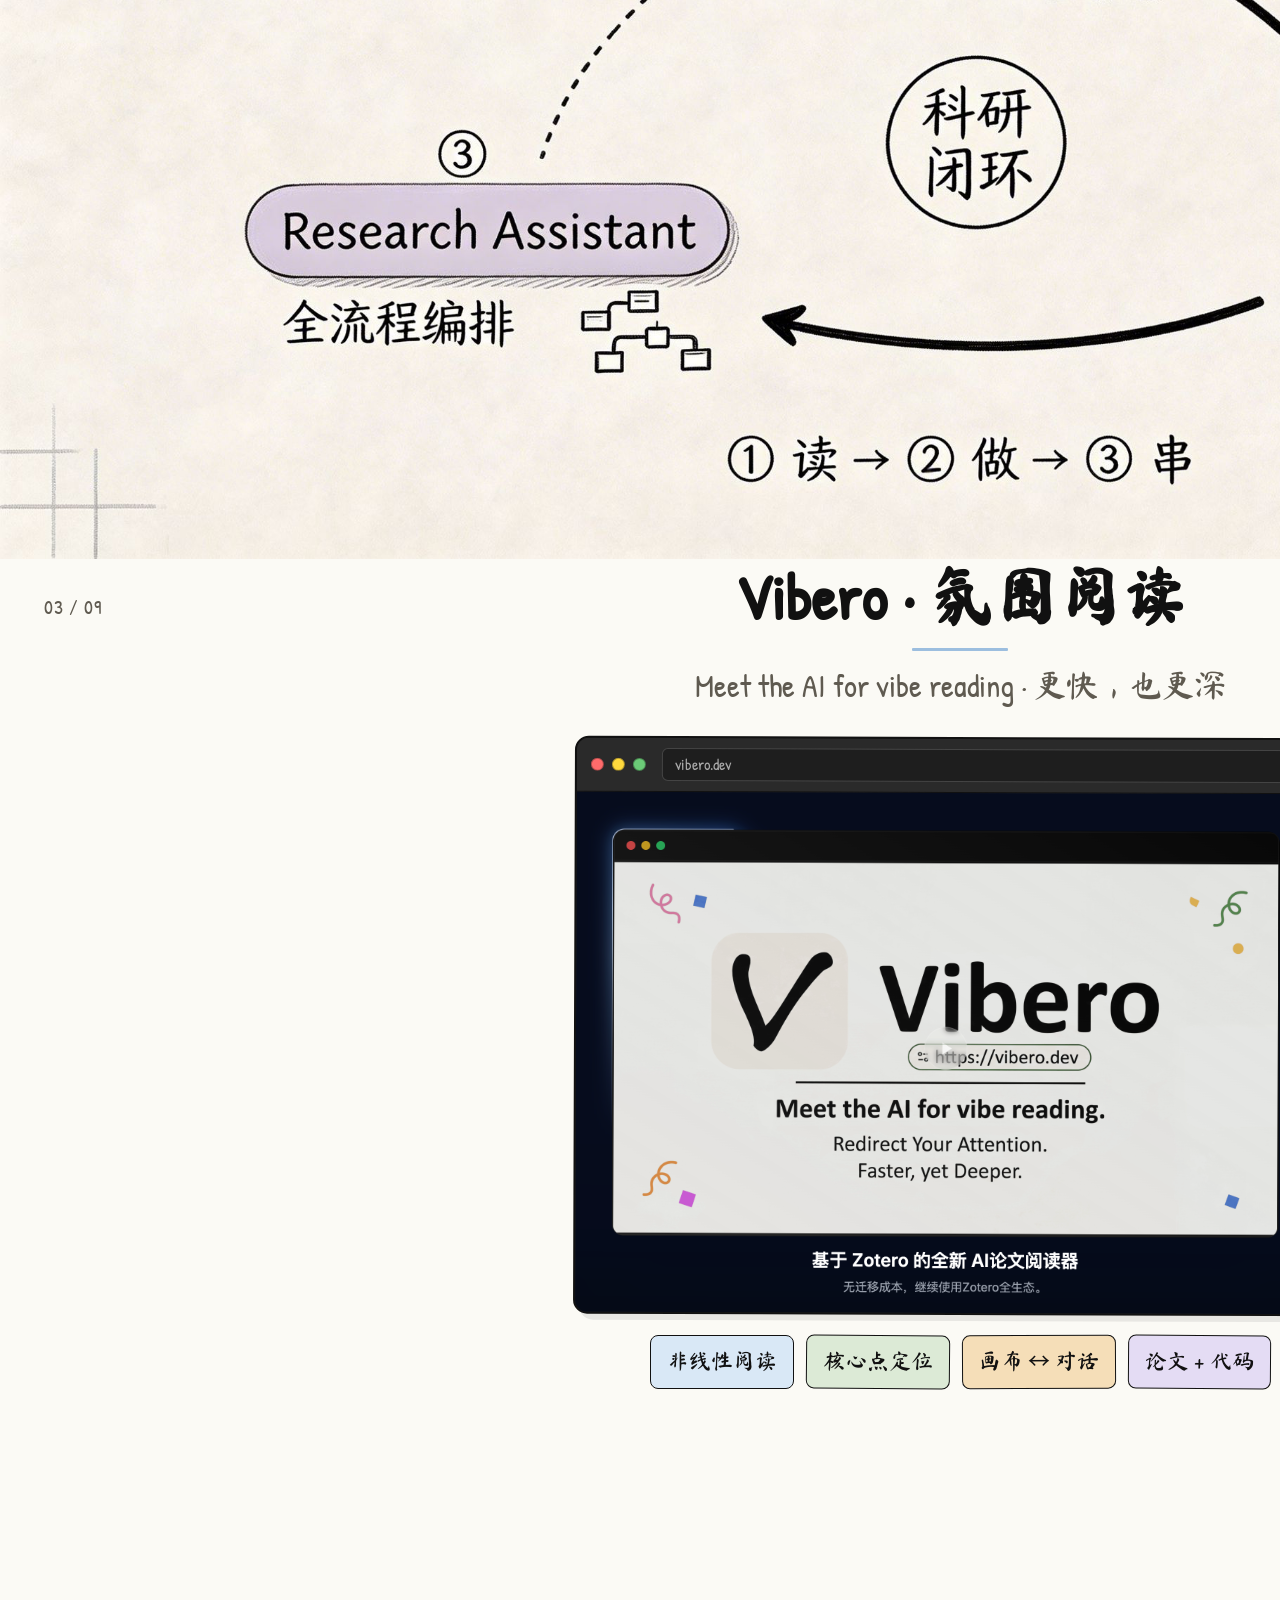
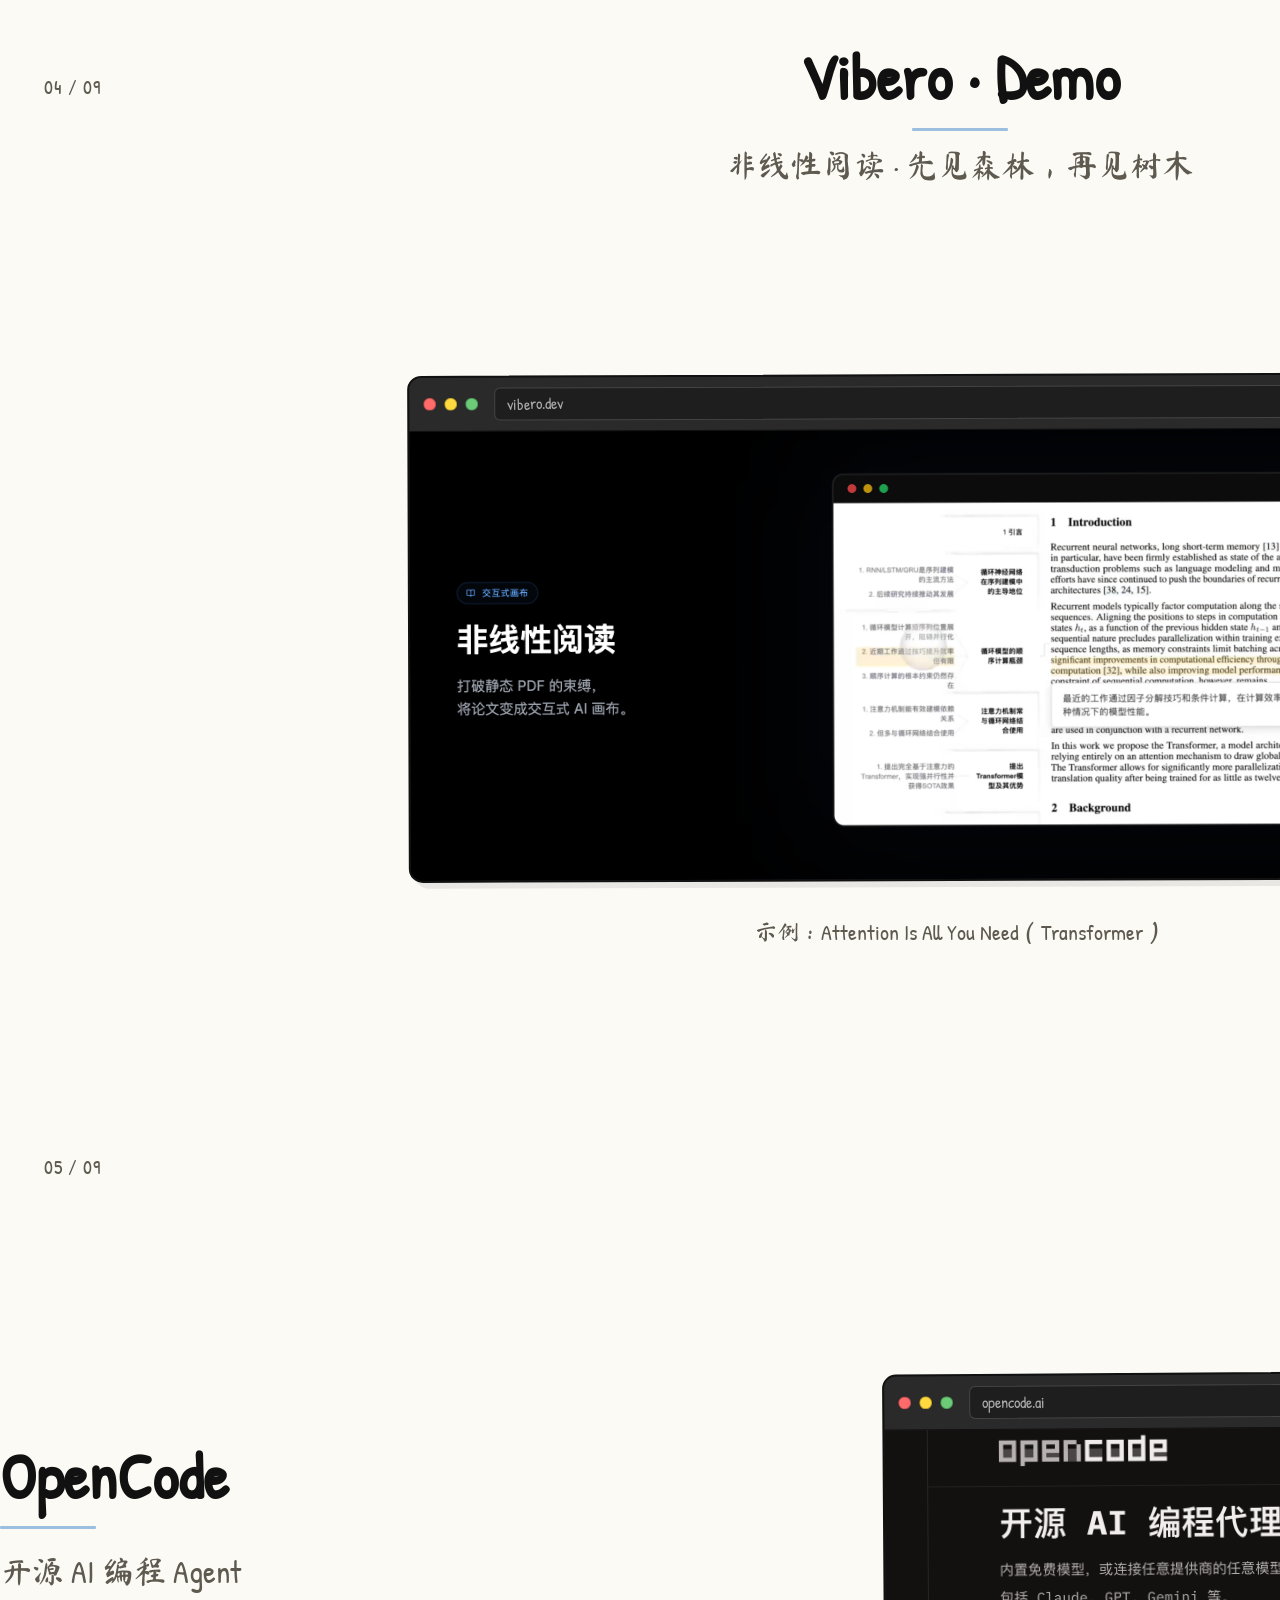
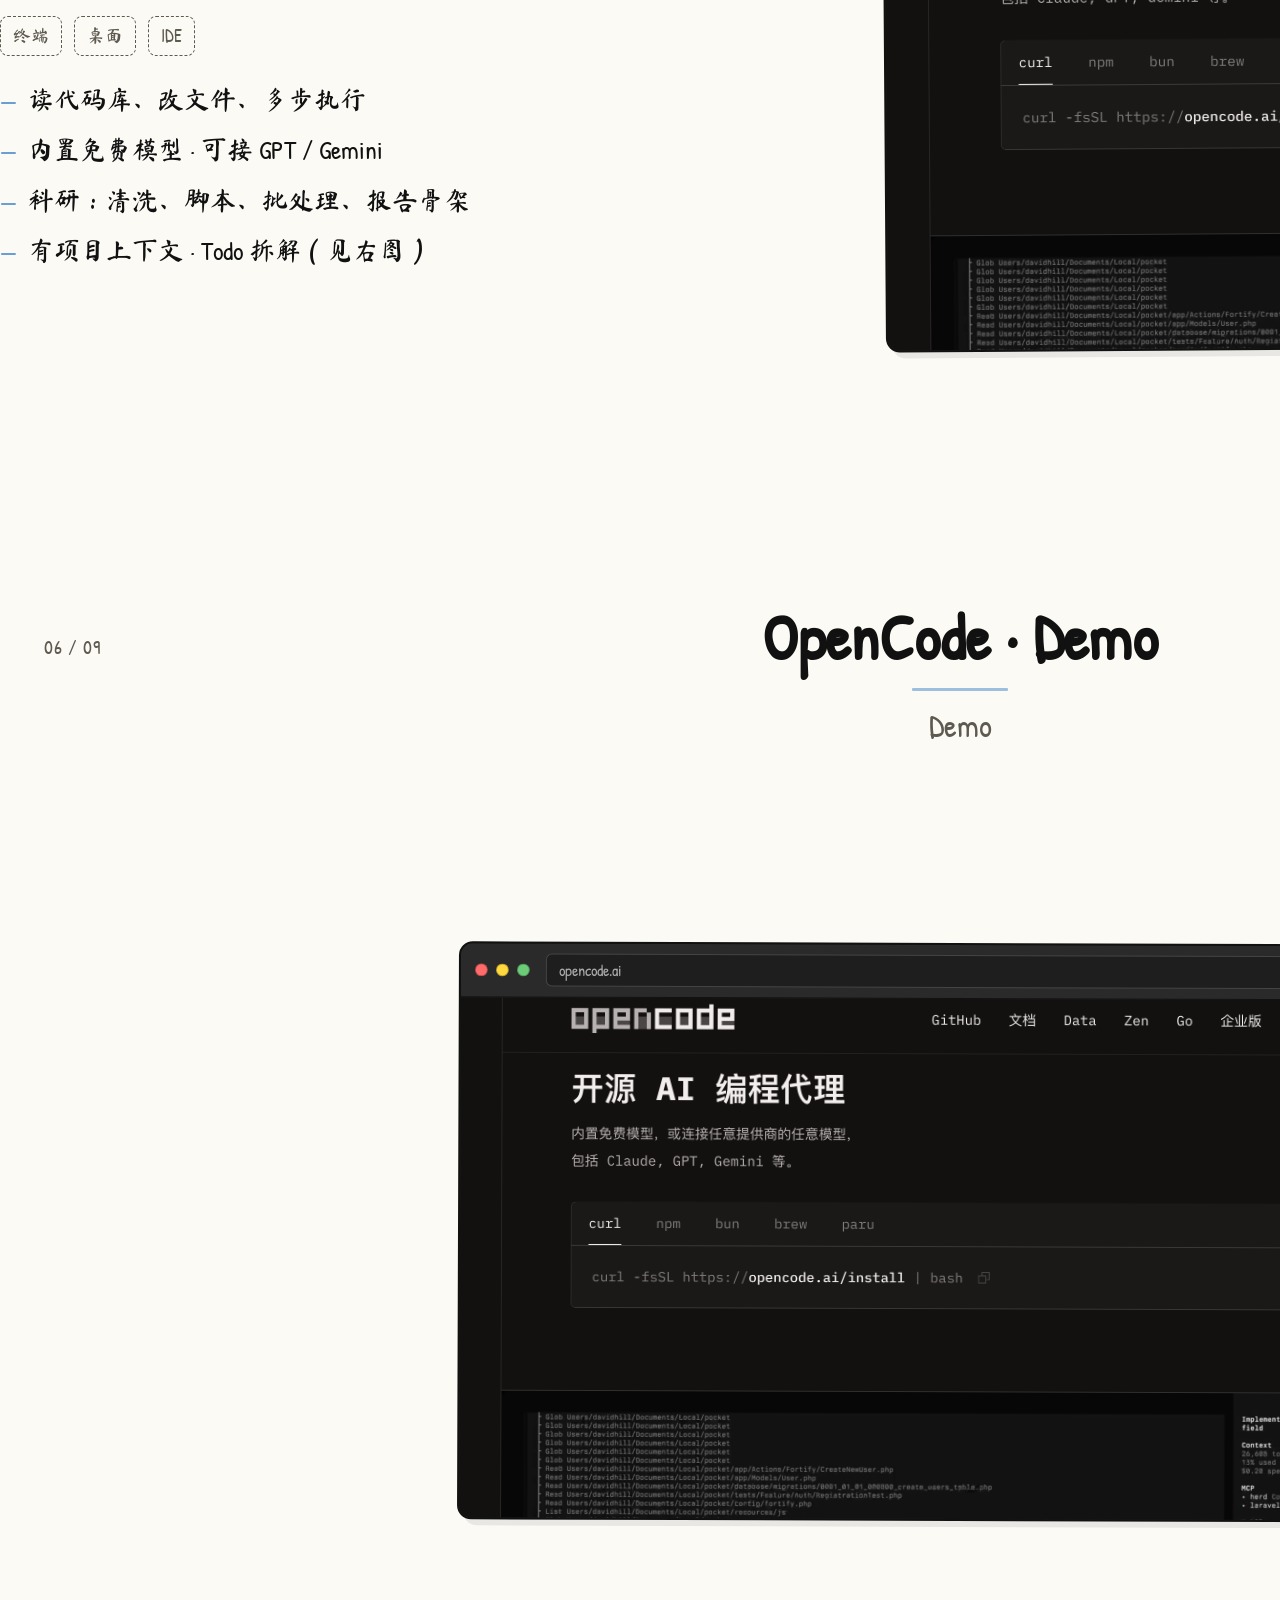
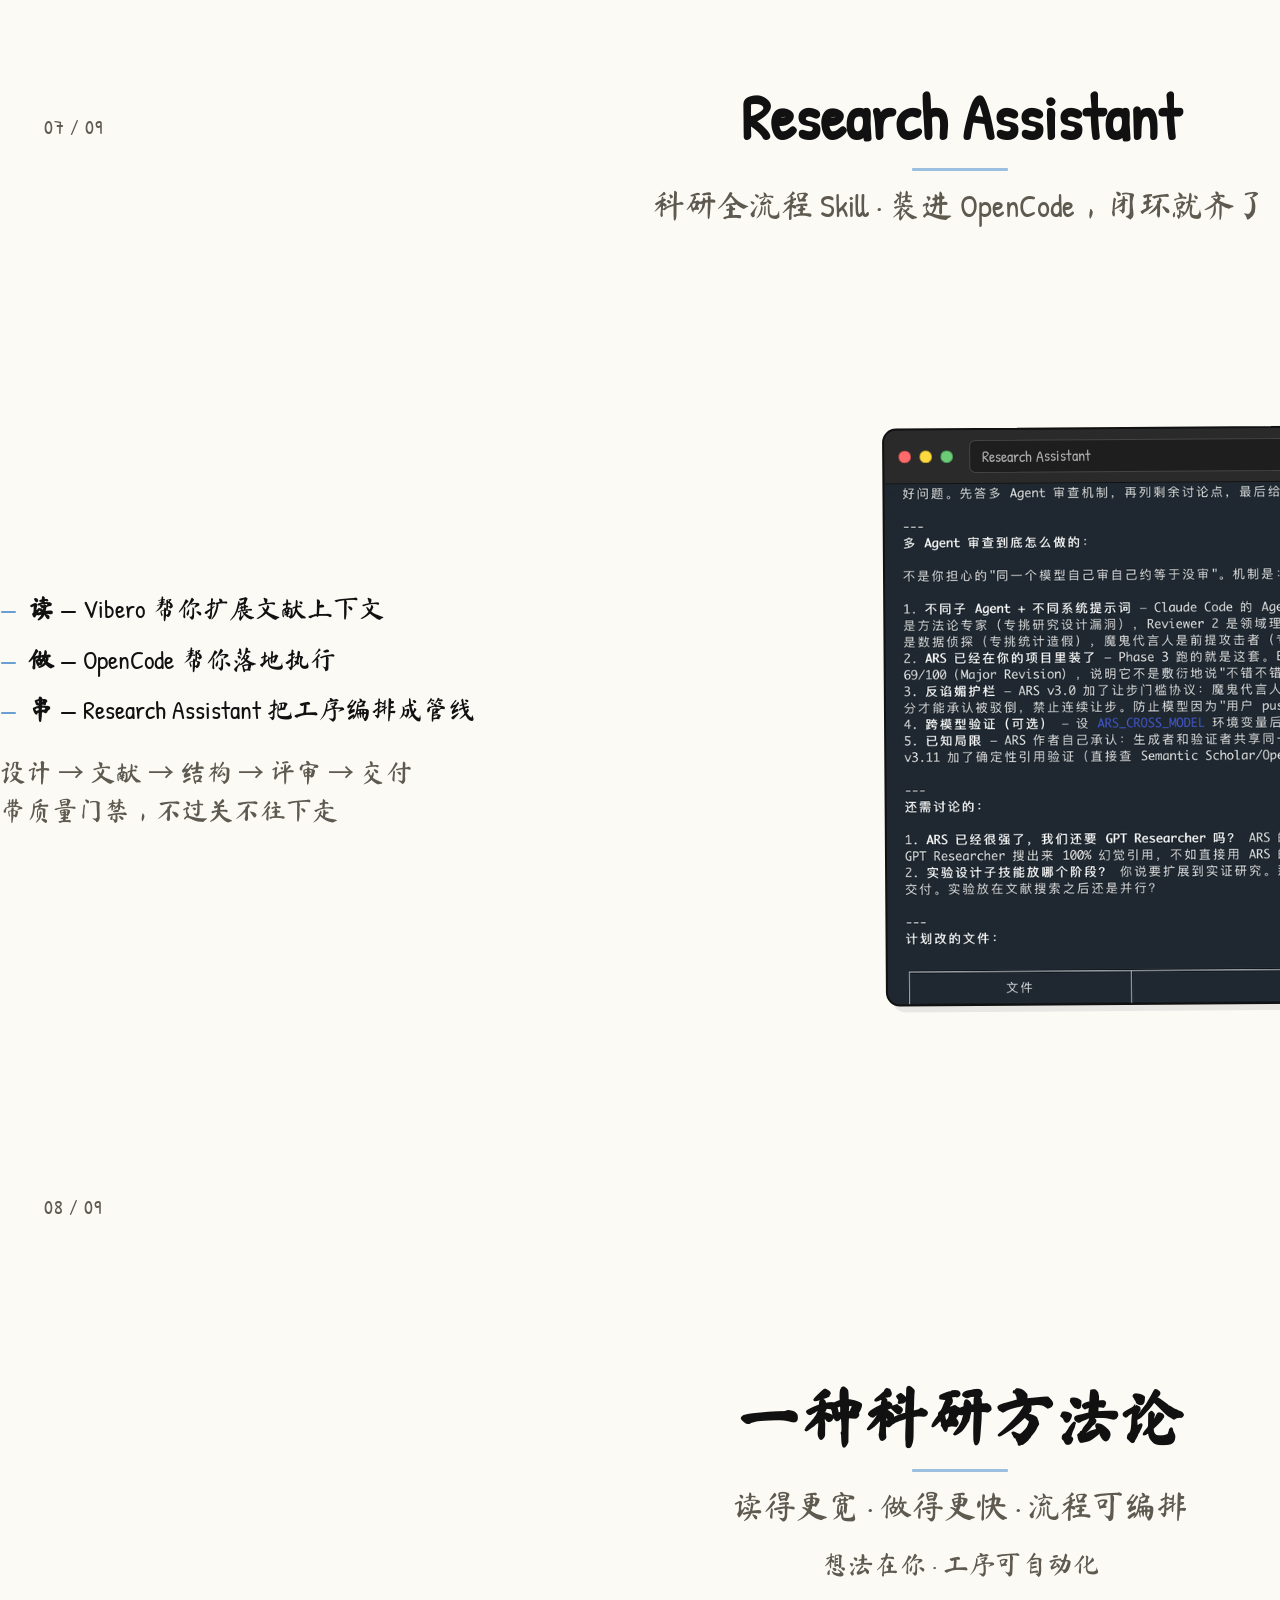
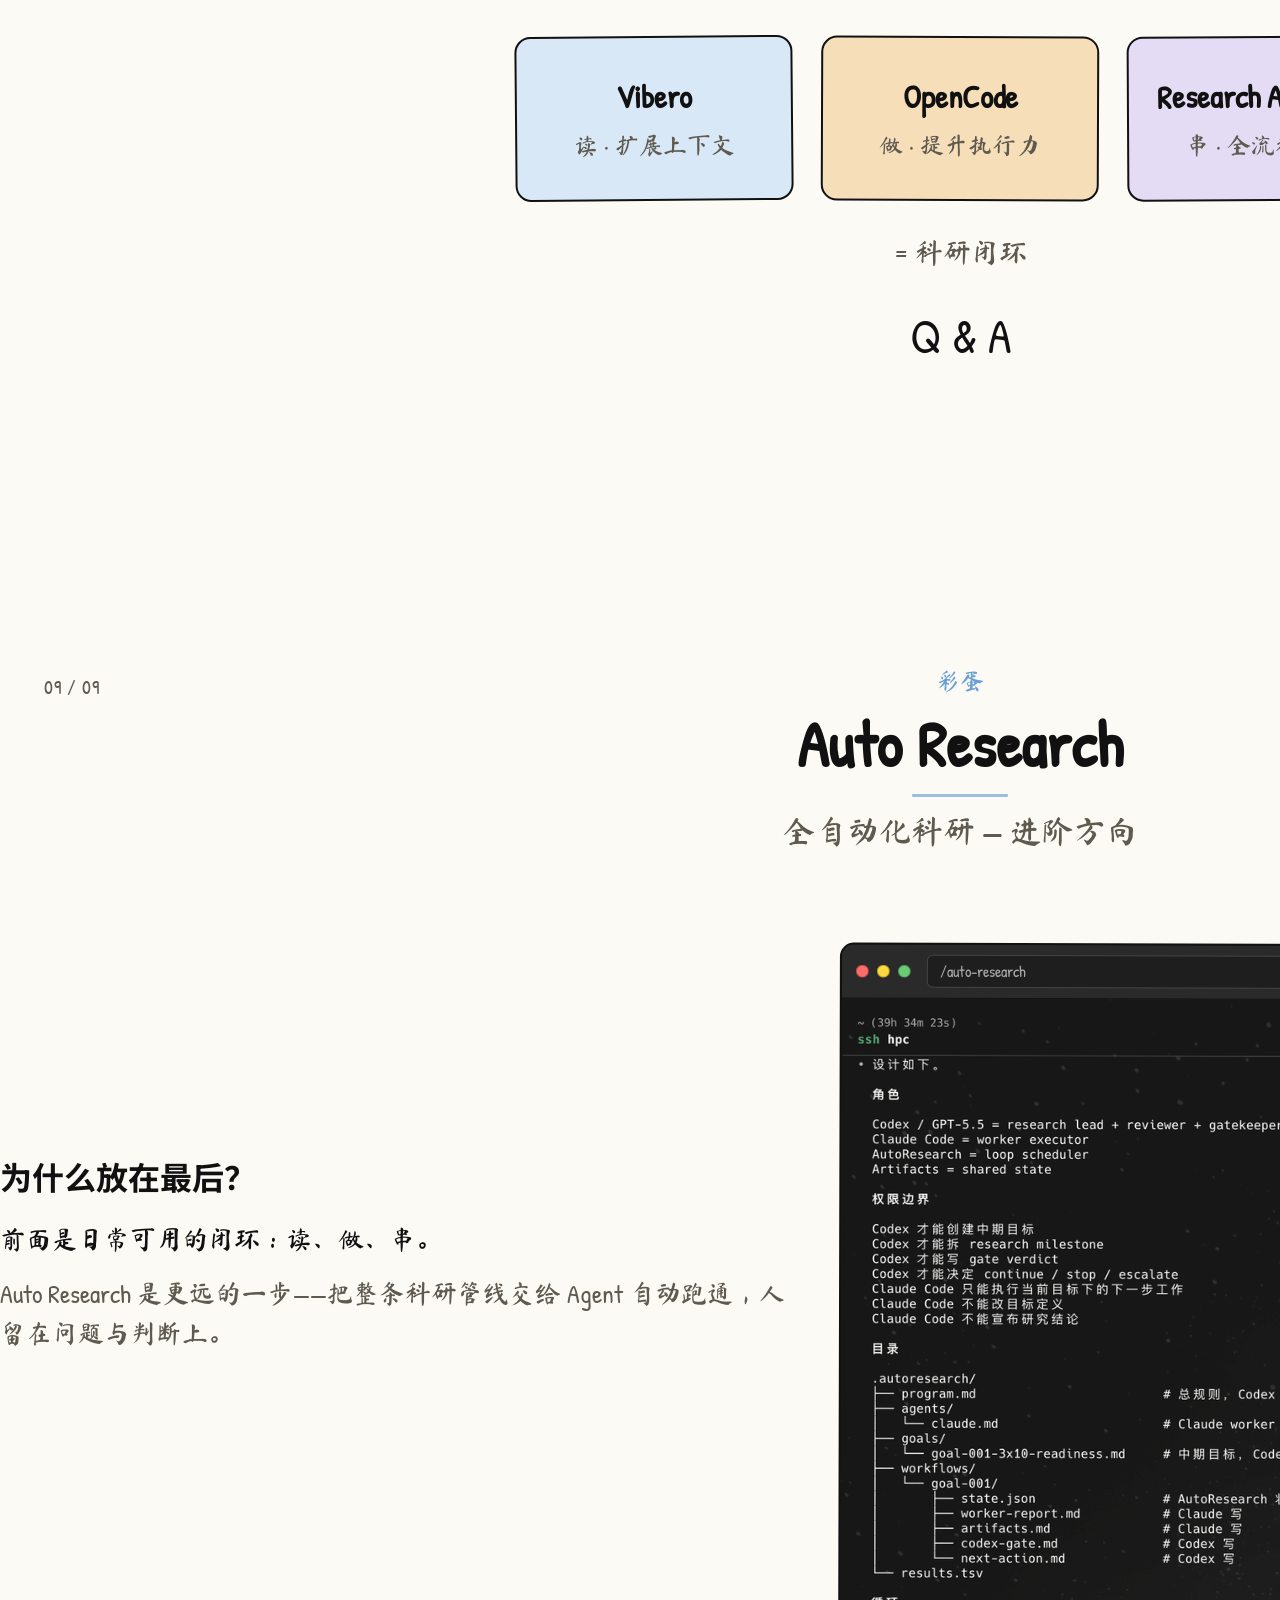
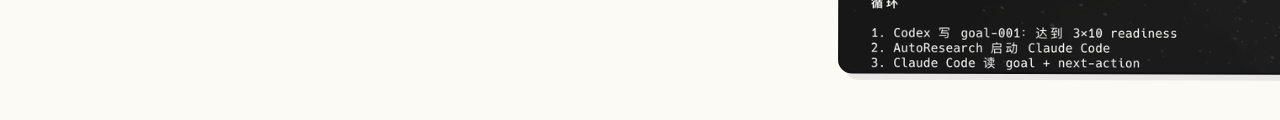
==== commit bd1b91aa: "Fix names: 丁冯德 (paper), 丁鹏德 (deck cover). Regenerate all PDFs. Co-Authored-By: Claude Opus 4.8 <nore" ====
--- a/deck/print-all.html
+++ b/deck/print-all.html
@@ -3,12 +3,9 @@
 <head>
 <meta charset="UTF-8">
 <title>How to do Research · Deck</title>
-<style>
-@import url("https://fonts.googleapis.com/css2?family=Ma+Shan+Zheng&family=Noto+Sans+SC:wght@400;500;600&family=Patrick+Hand&display=swap");
-
+<style>@import url("https://fonts.googleapis.com/css2?family=Ma+Shan+Zheng&family=Noto+Sans+SC:wght@400;500;600&family=Patrick+Hand&display=swap");
 </style>
-<style>
-/* Ian Handdrawn DNA · rendered via huashu-design HTML deck workflow */
+<style>/* Ian Handdrawn DNA · rendered via huashu-design HTML deck workflow */
 :root {
   --paper: #fbfaf5;
   --ink: #111111;
@@ -591,34 +588,14 @@
   display: block;
   background: var(--paper);
 }
-
 </style>
 <style>
-  html, body {
-    width: auto !important;
-    height: auto !important;
-    margin: 0 !important;
-    padding: 0 !important;
-    overflow: visible !important;
-    background: white !important;
-  }
+  html, body { width: auto !important; height: auto !important; margin: 0 !important; padding: 0 !important; overflow: visible !important; background: white !important; }
   body::before, body::after { display: none !important; }
   body { font-size: 16px; }
-
-  .slide-wrapper {
-    width: 1920px;
-    height: 1080px;
-    overflow: hidden;
-    position: relative;
-    page-break-after: always;
-    background: var(--paper, #fbfaf5);
-  }
+  .slide-wrapper { width: 1920px; height: 1080px; overflow: hidden; position: relative; page-break-after: always; background: #fbfaf5; }
   .slide-wrapper:last-child { page-break-after: auto; }
-
-  @page {
-    size: 1920px 1080px;
-    margin: 0;
-  }
+  @page { size: 1920px 1080px; margin: 0; }
 </style>
 </head>
 <body>
@@ -629,6 +606,7 @@
   <p class="kicker">How to do Research</p>
   <h1 class="cover-en">科研方法分享</h1>
   <p class="subtitle">扩展上下文 · 提升执行力 · 流程可编排</p>
+  <p style="font-family:var(--font-hand);font-size:24px;color:#5f5a50;margin-top:8px;">汇报人：丁鹏德 · 学号：20251402002</p>
 
   <div class="cover-visual" aria-hidden="true">
     <svg viewBox="0 0 640 320" fill="none" xmlns="http://www.w3.org/2000/svg">
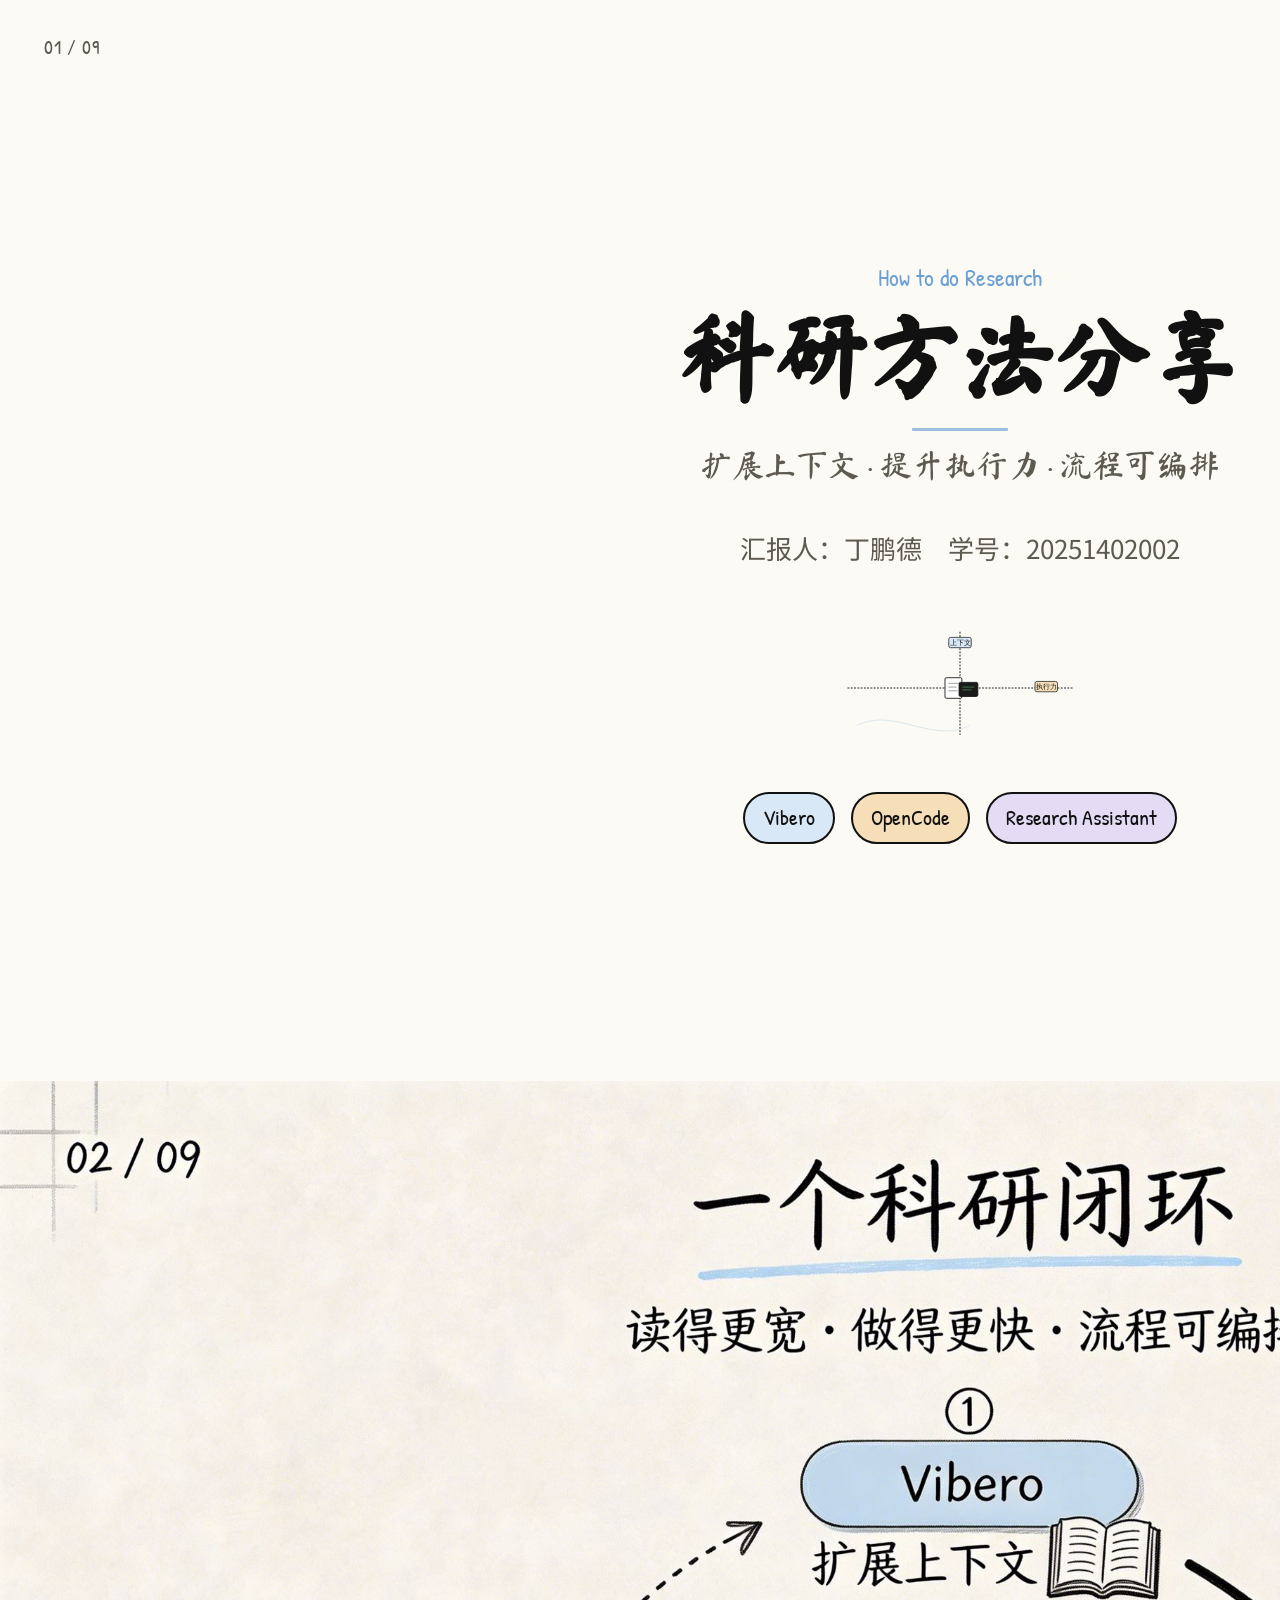
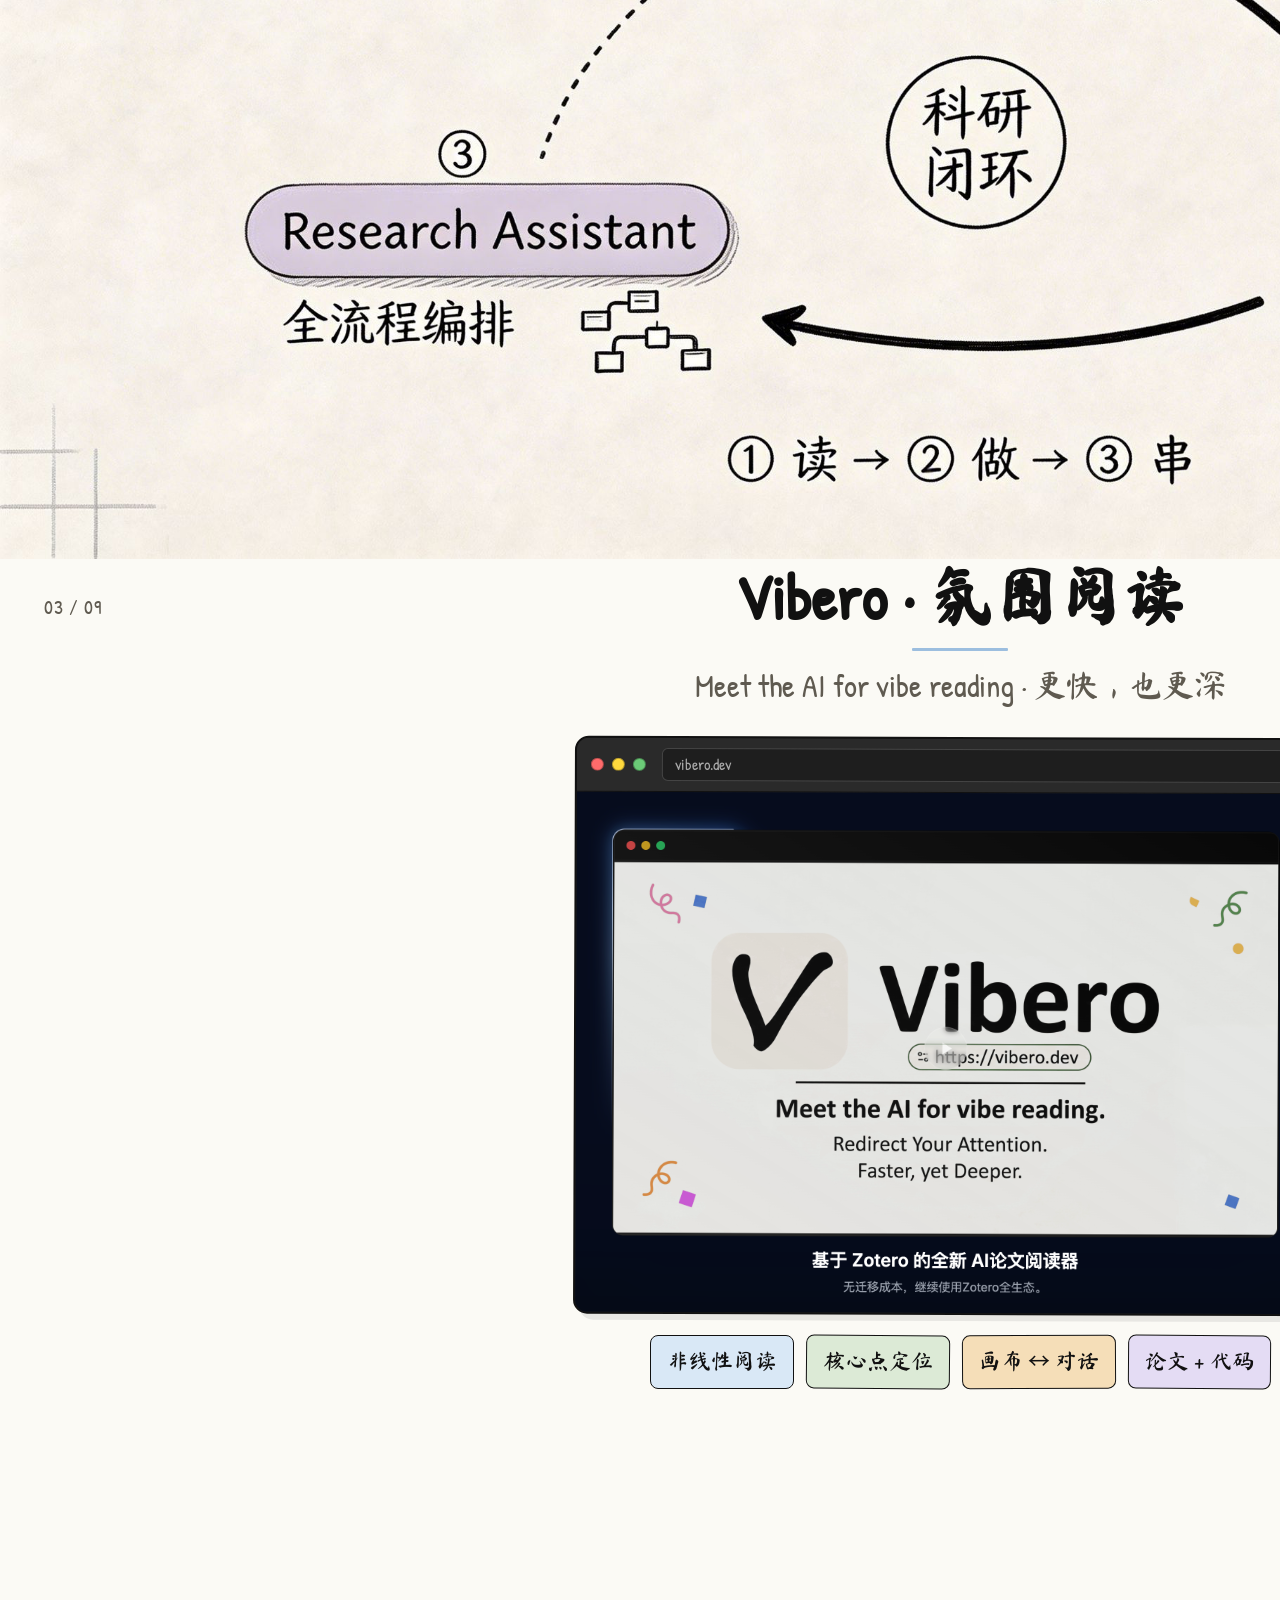
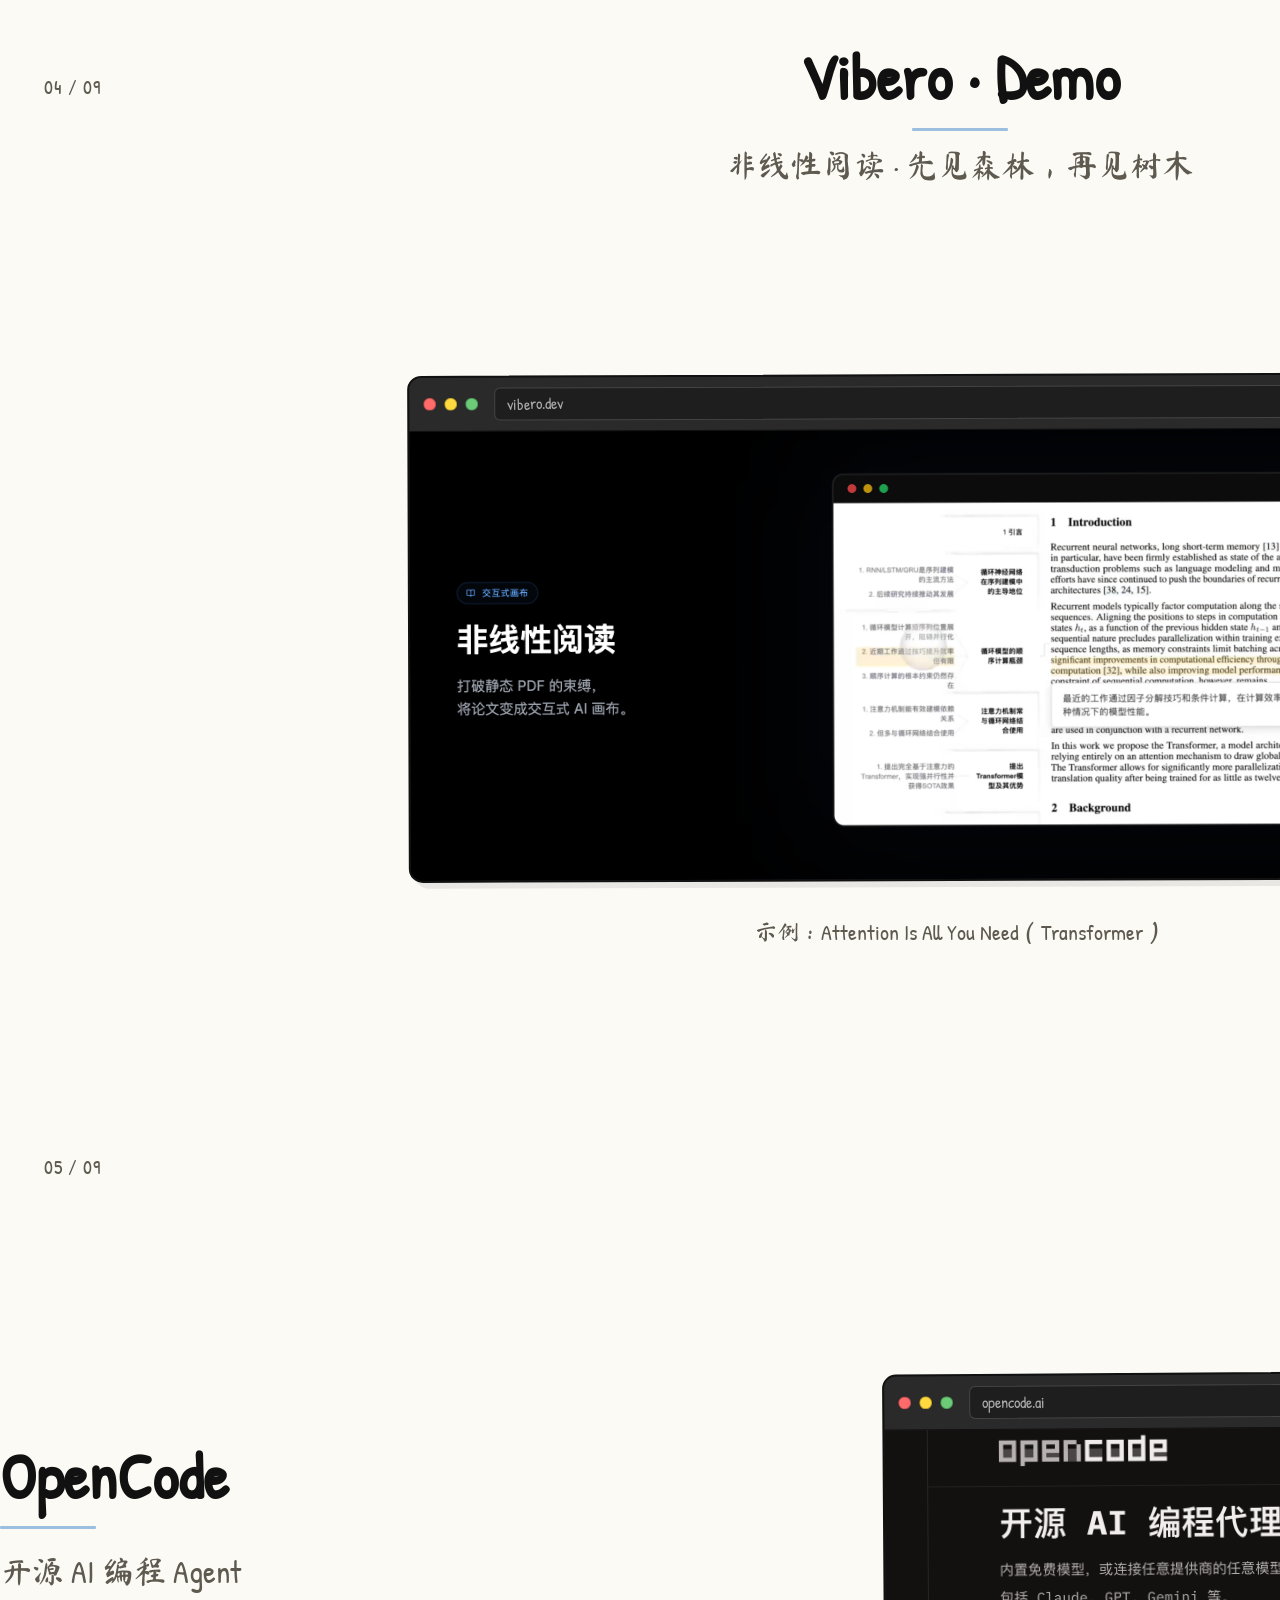
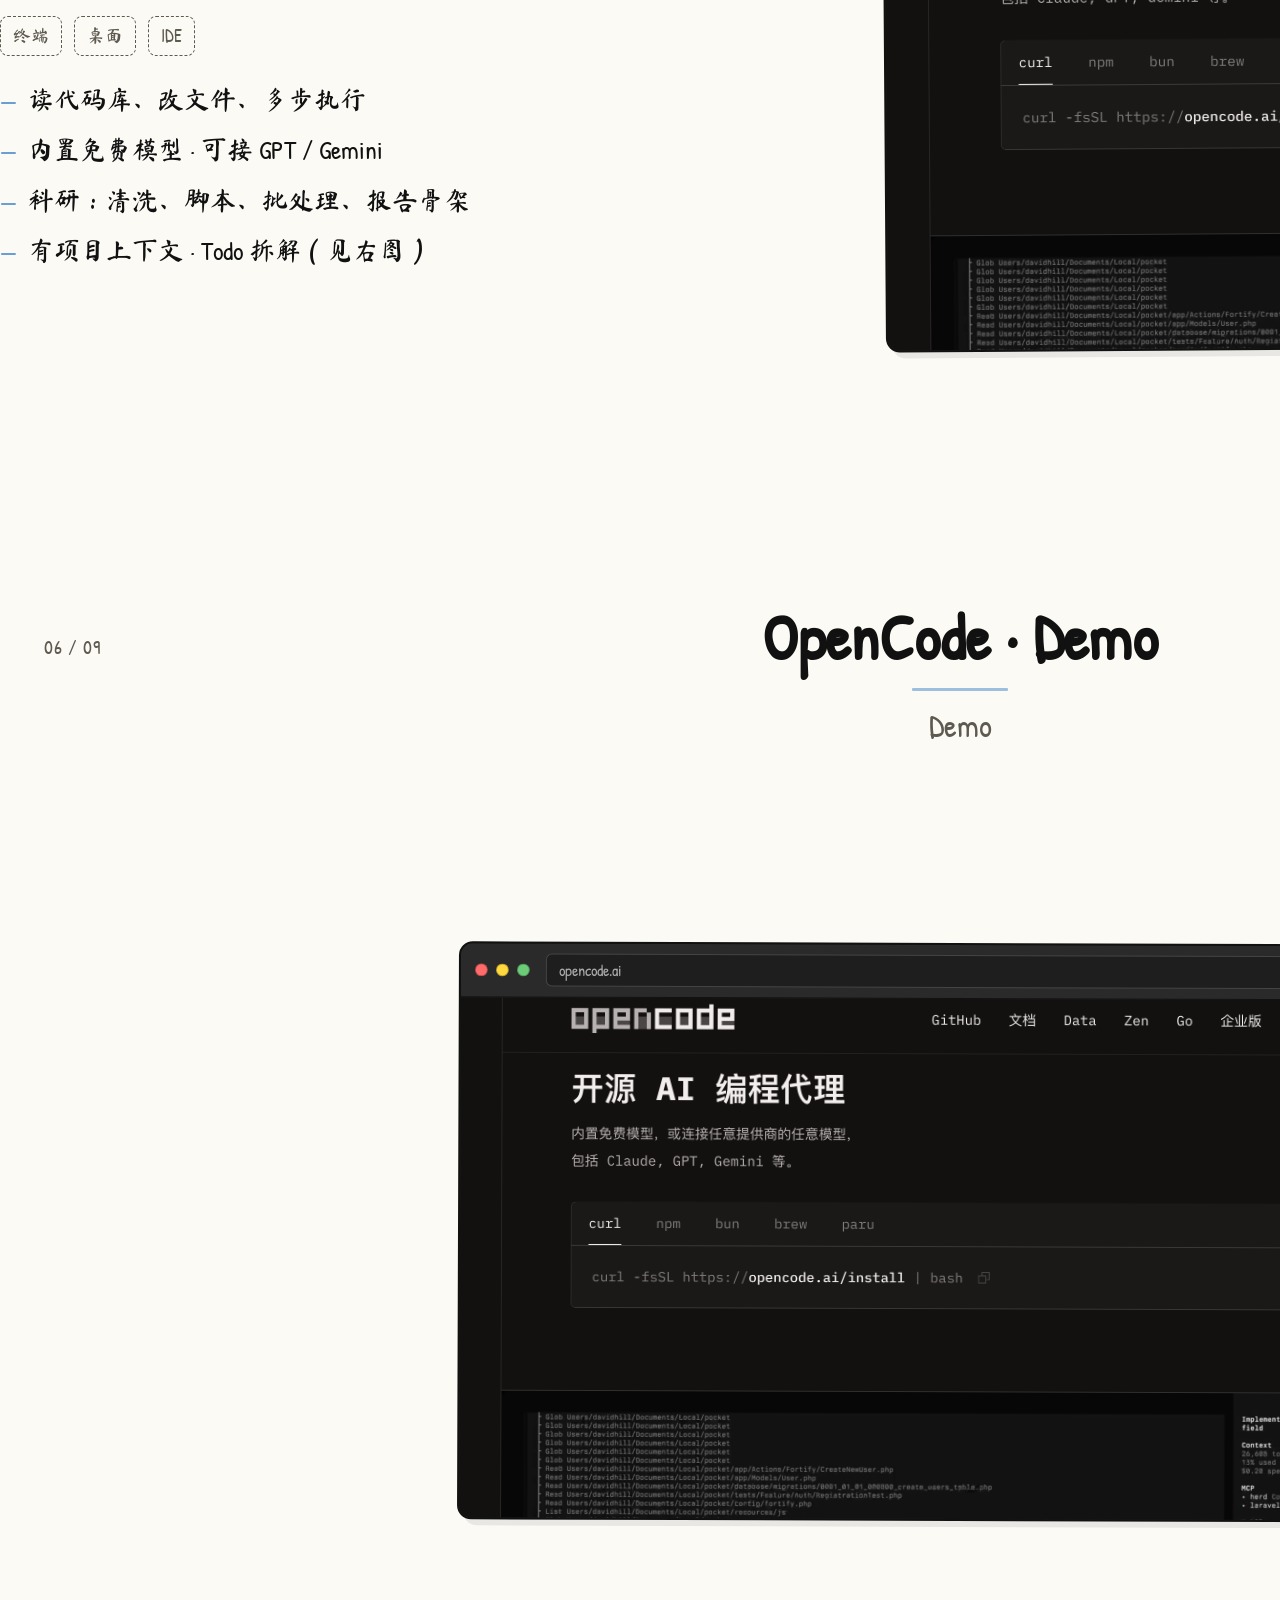
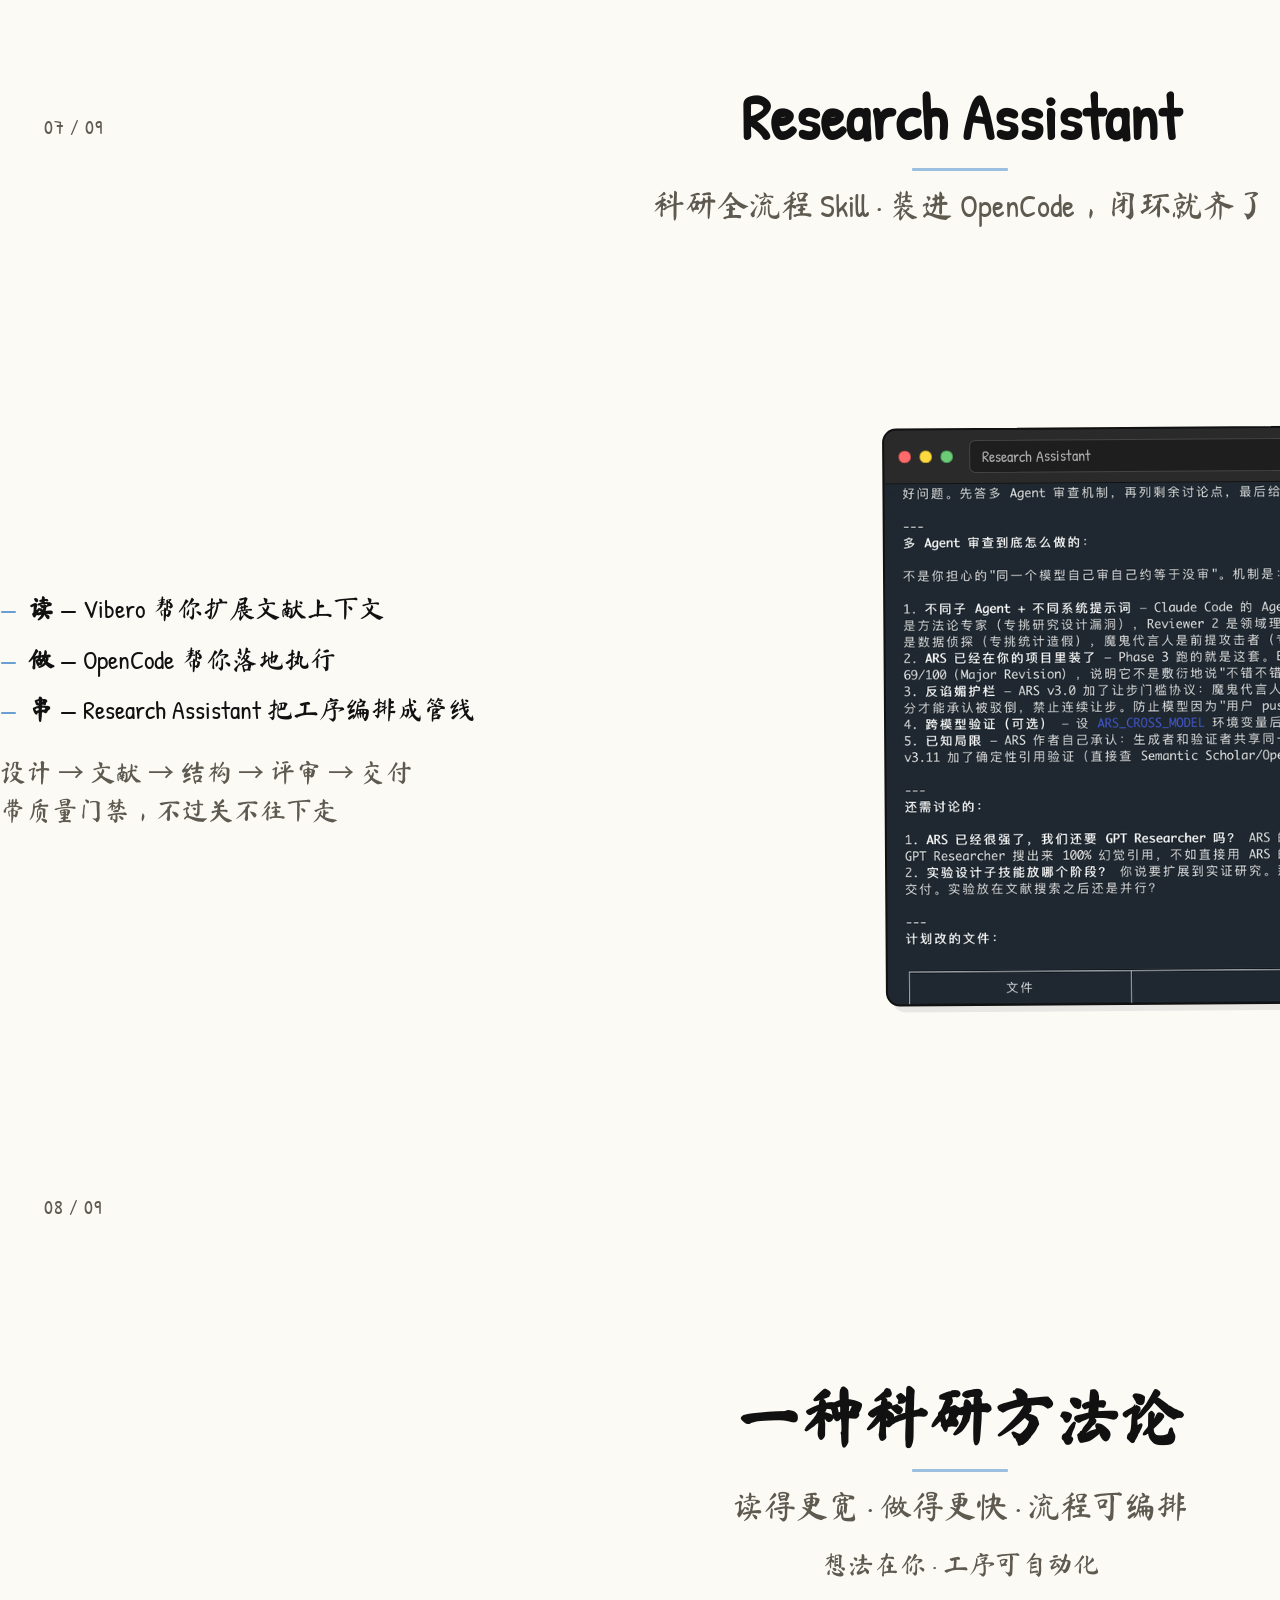
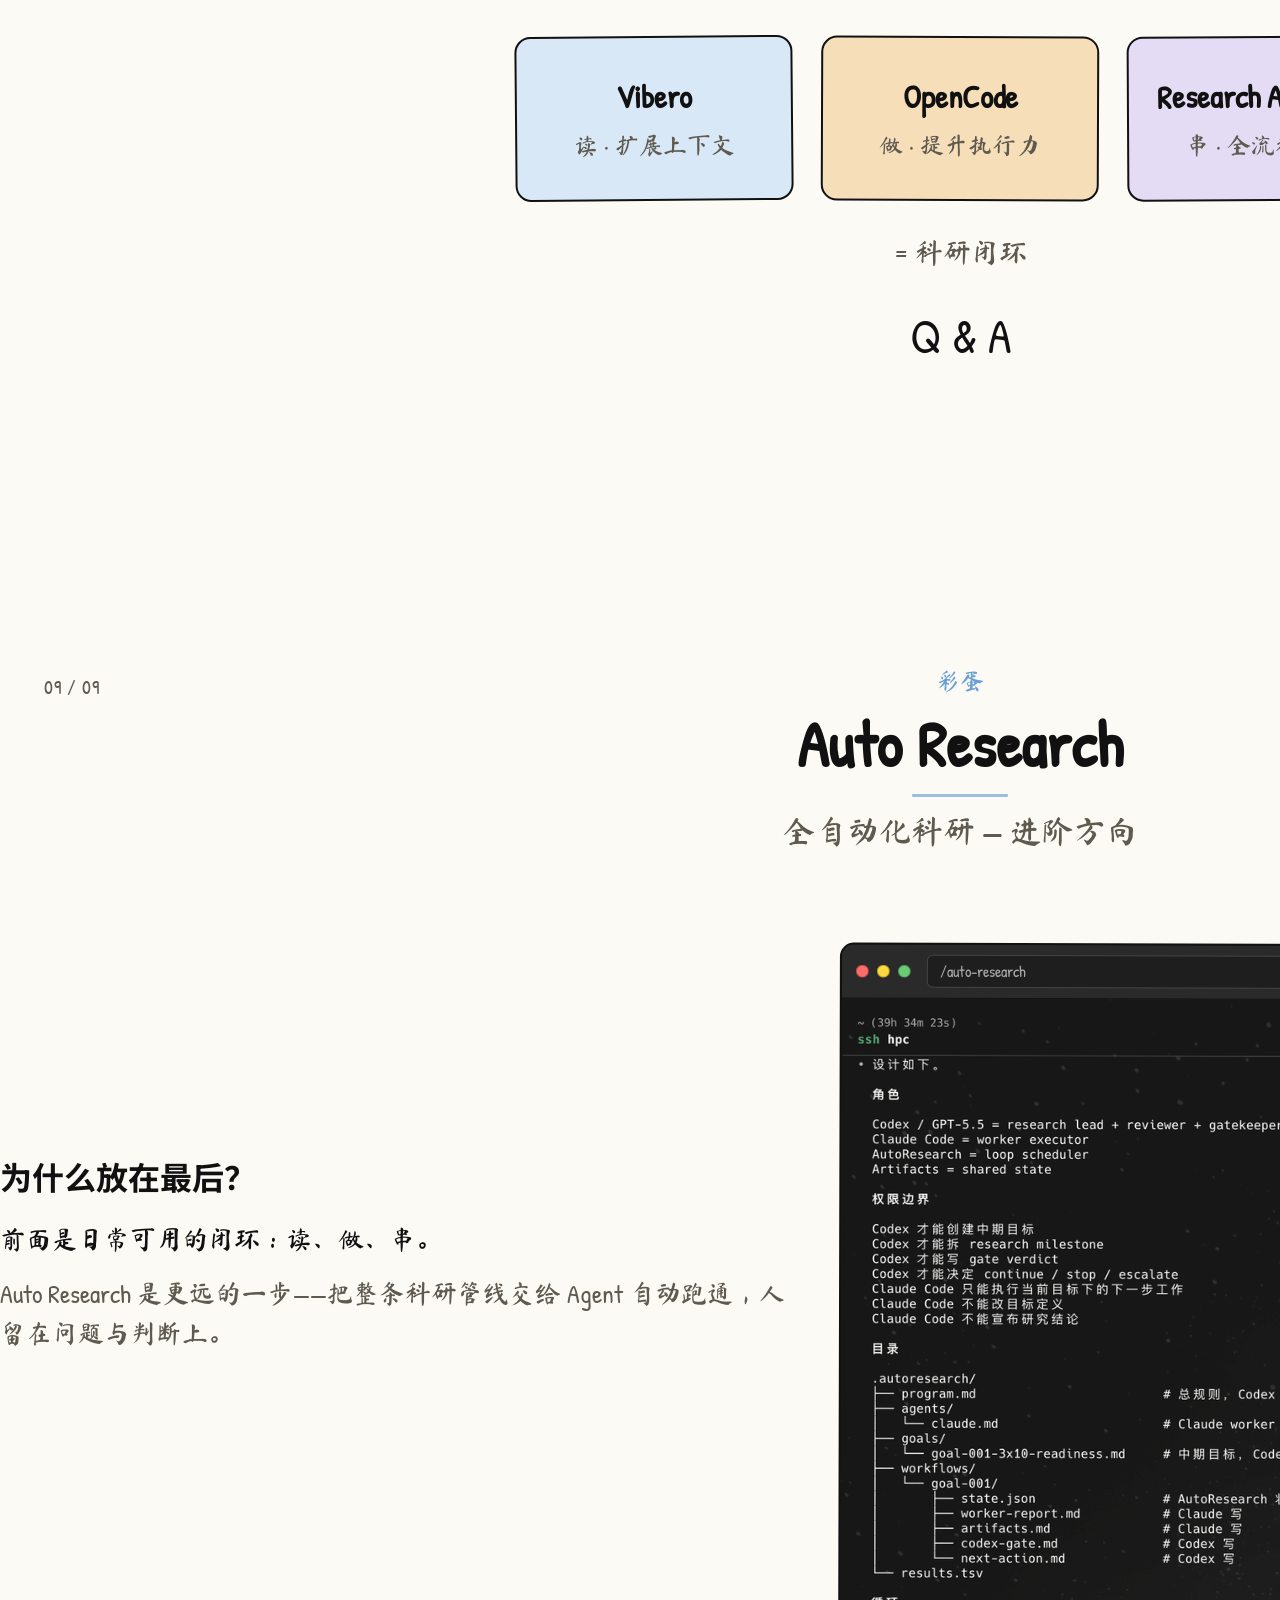
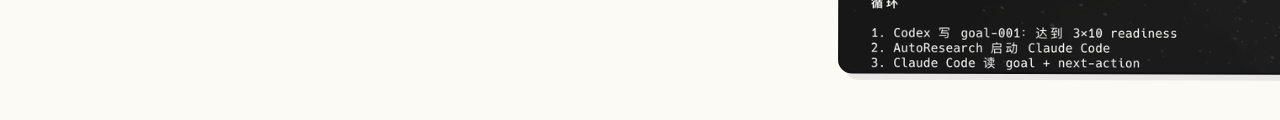
==== commit be5f7f01: "Fix deck cover: use standard font so presenter name renders in PDF Co-Authored-By: Claude Opus 4.8 <" ====
--- a/deck/print-all.html
+++ b/deck/print-all.html
@@ -606,7 +606,7 @@
   <p class="kicker">How to do Research</p>
   <h1 class="cover-en">科研方法分享</h1>
   <p class="subtitle">扩展上下文 · 提升执行力 · 流程可编排</p>
-  <p style="font-family:var(--font-hand);font-size:24px;color:#5f5a50;margin-top:8px;">汇报人：丁鹏德 · 学号：20251402002</p>
+  <p style="font-family:'Noto Sans SC','PingFang SC',sans-serif;font-size:26px;color:#5f5a50;margin-top:12px;">汇报人：丁鹏德&emsp;学号：20251402002</p>
 
   <div class="cover-visual" aria-hidden="true">
     <svg viewBox="0 0 640 320" fill="none" xmlns="http://www.w3.org/2000/svg">
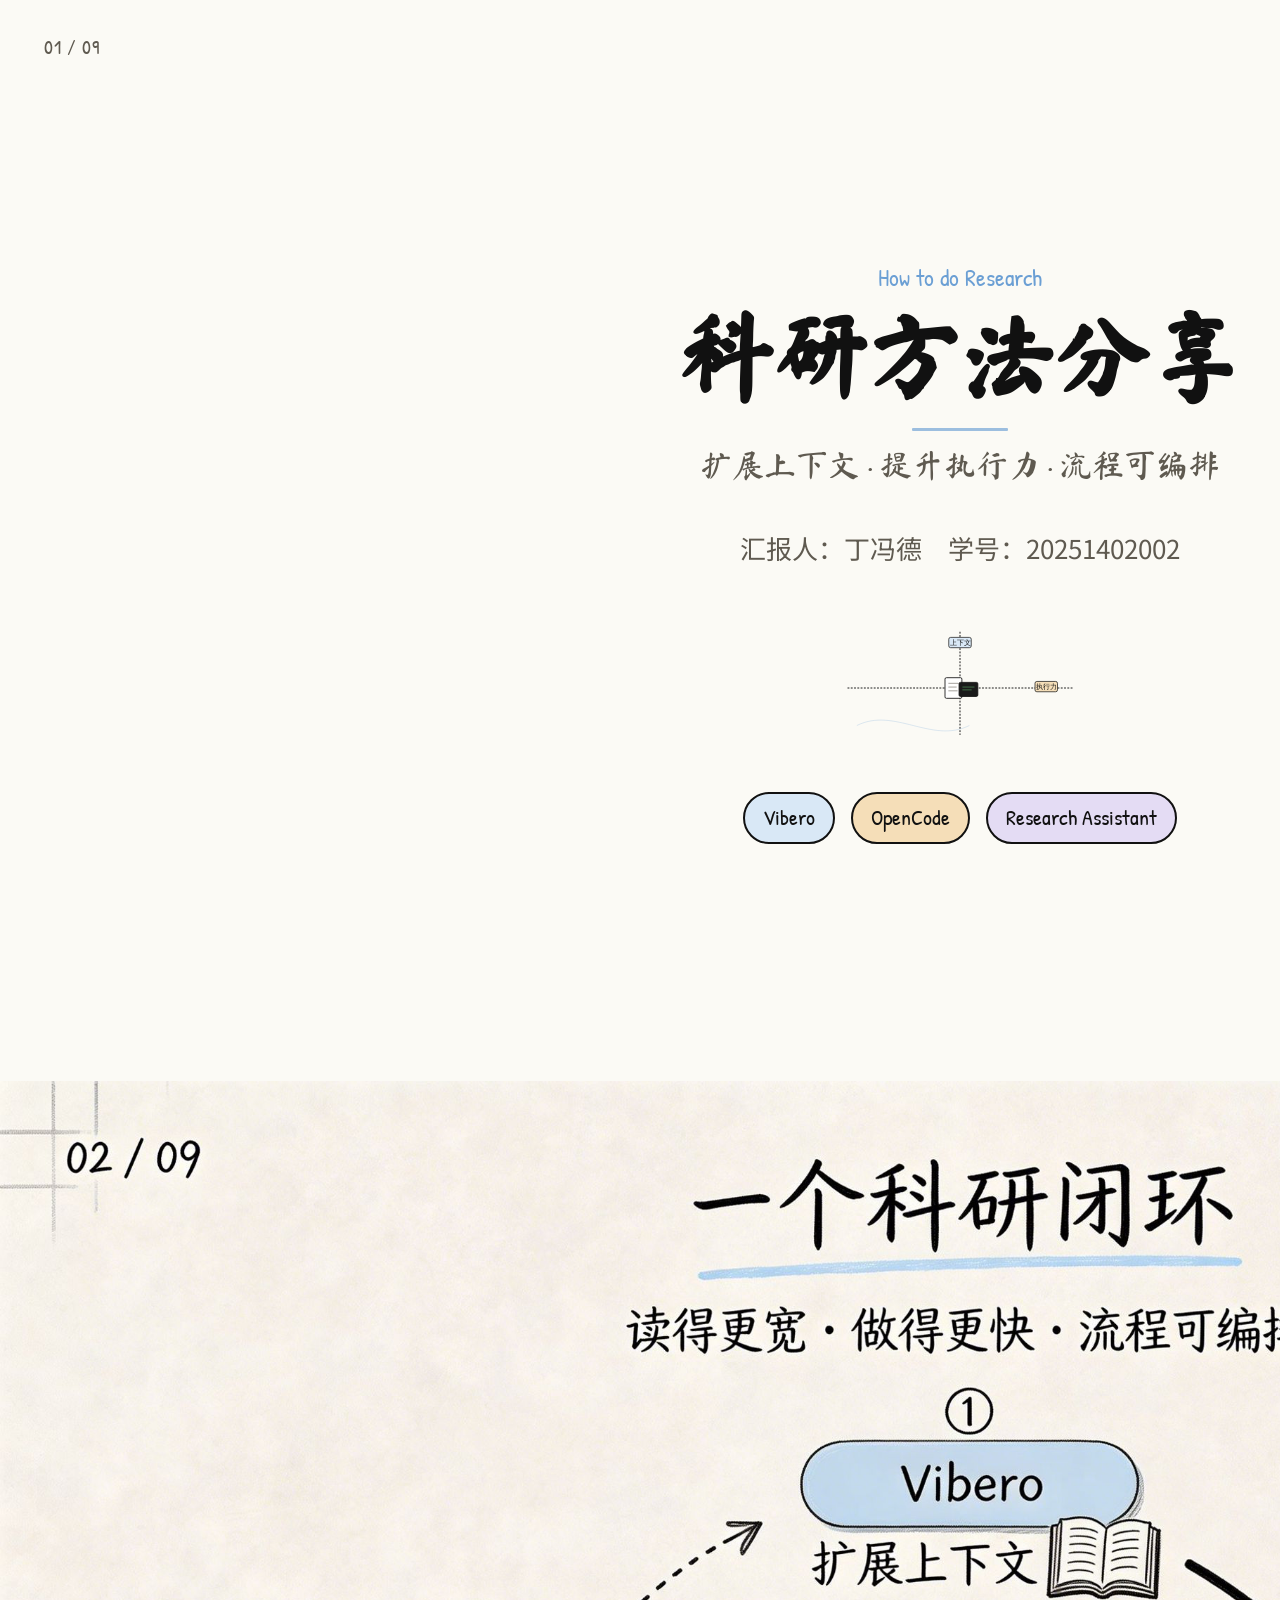
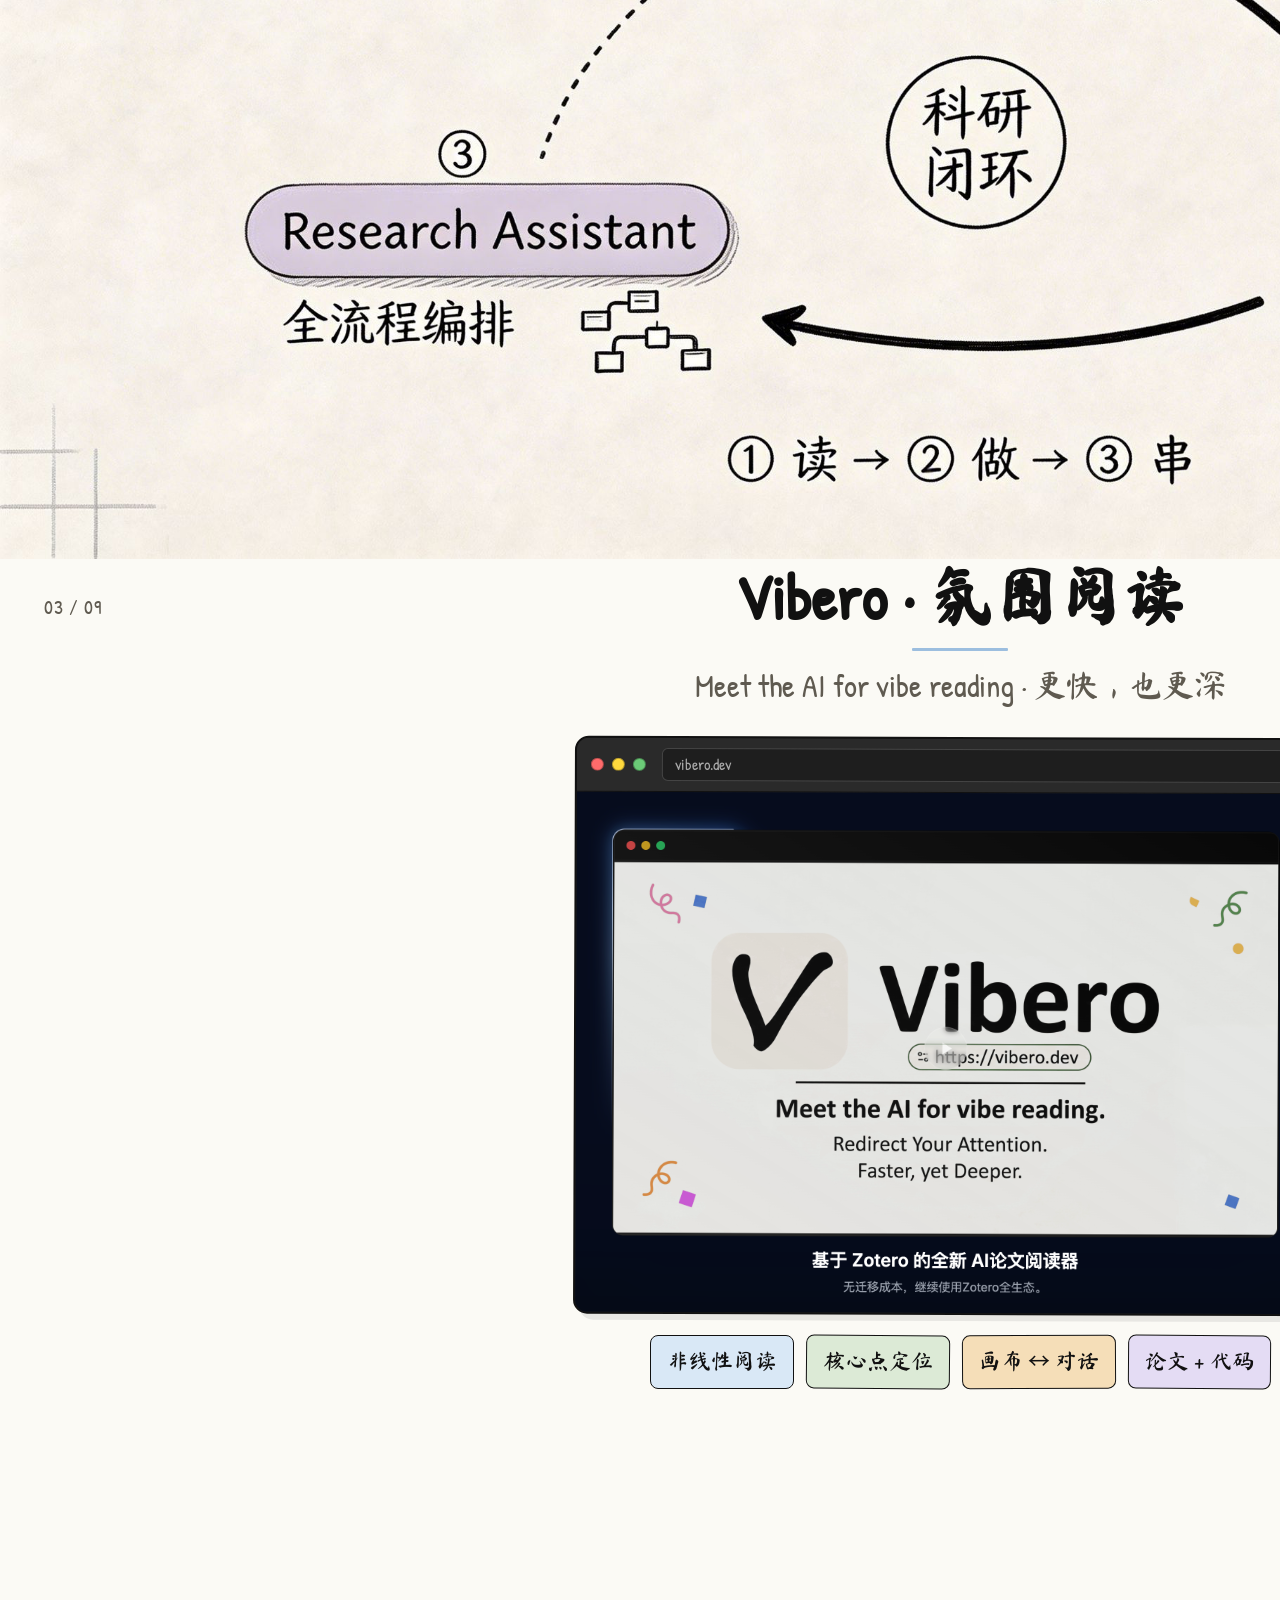
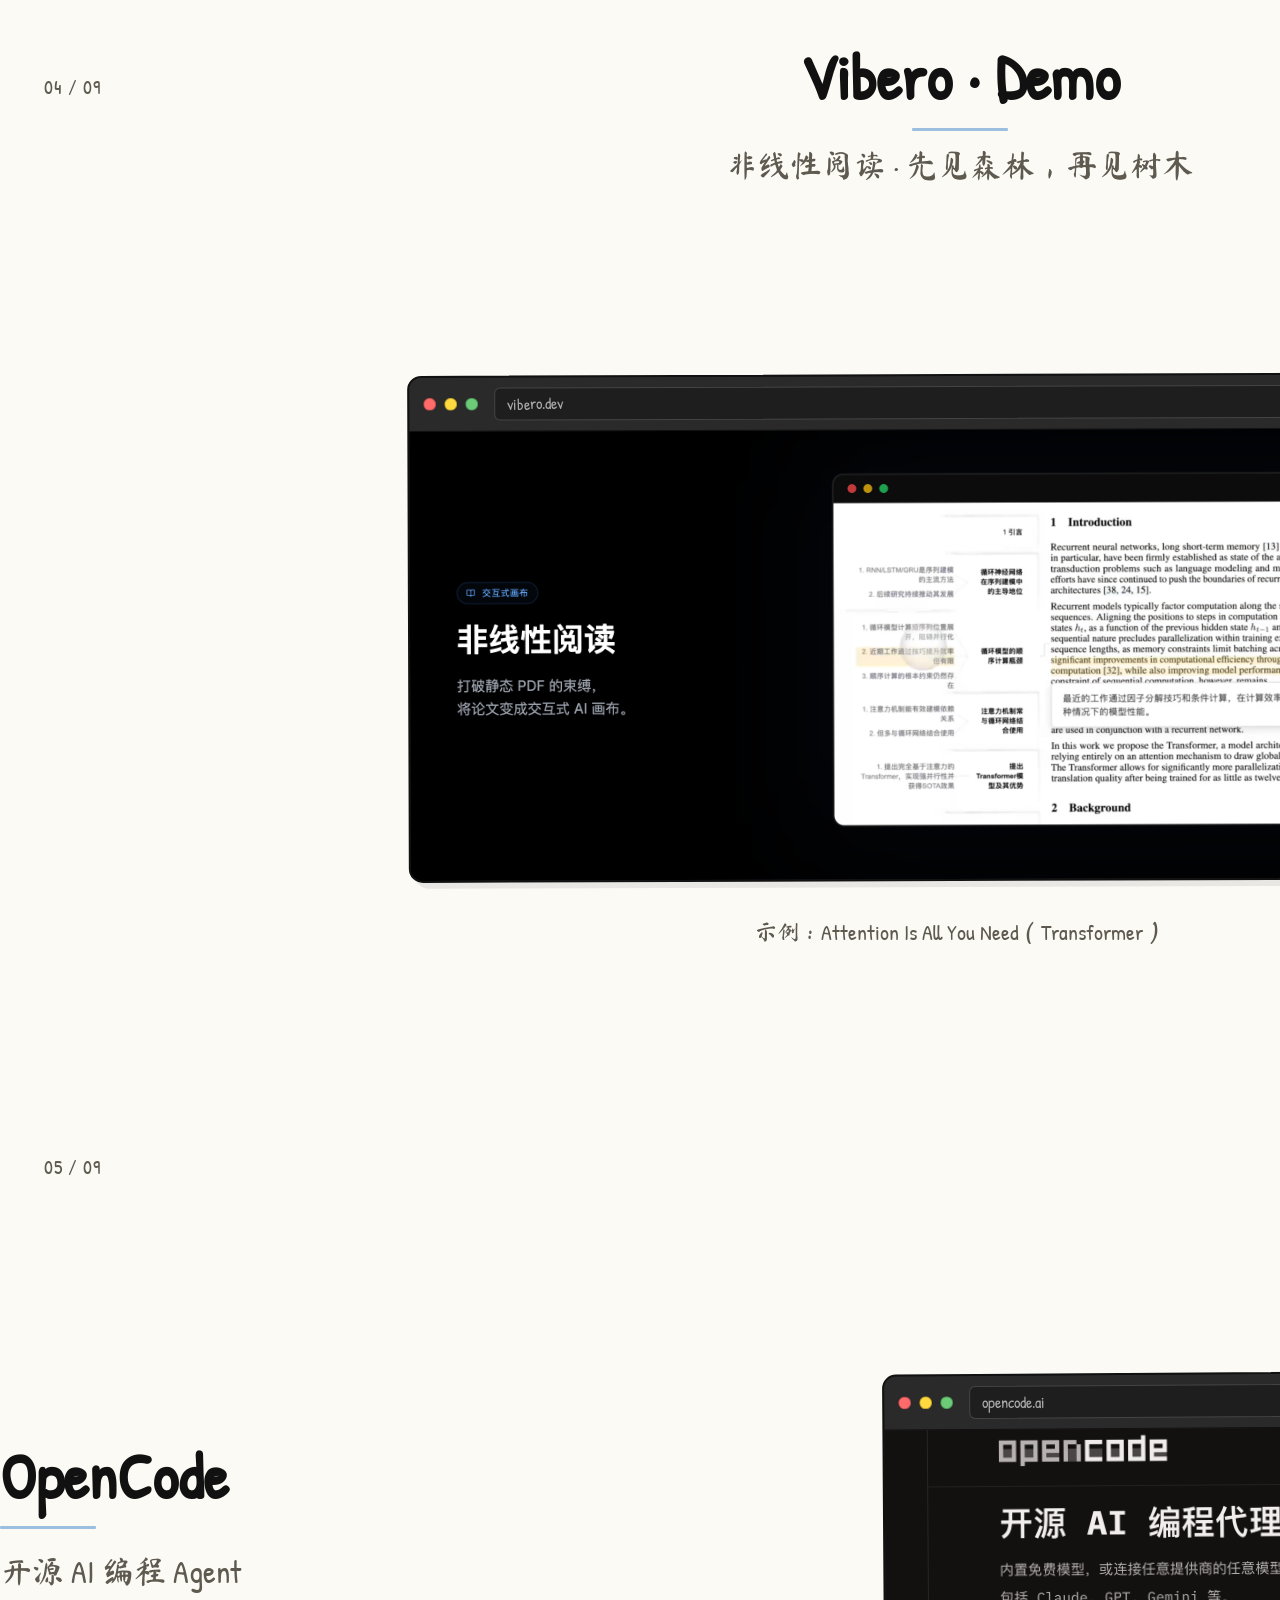
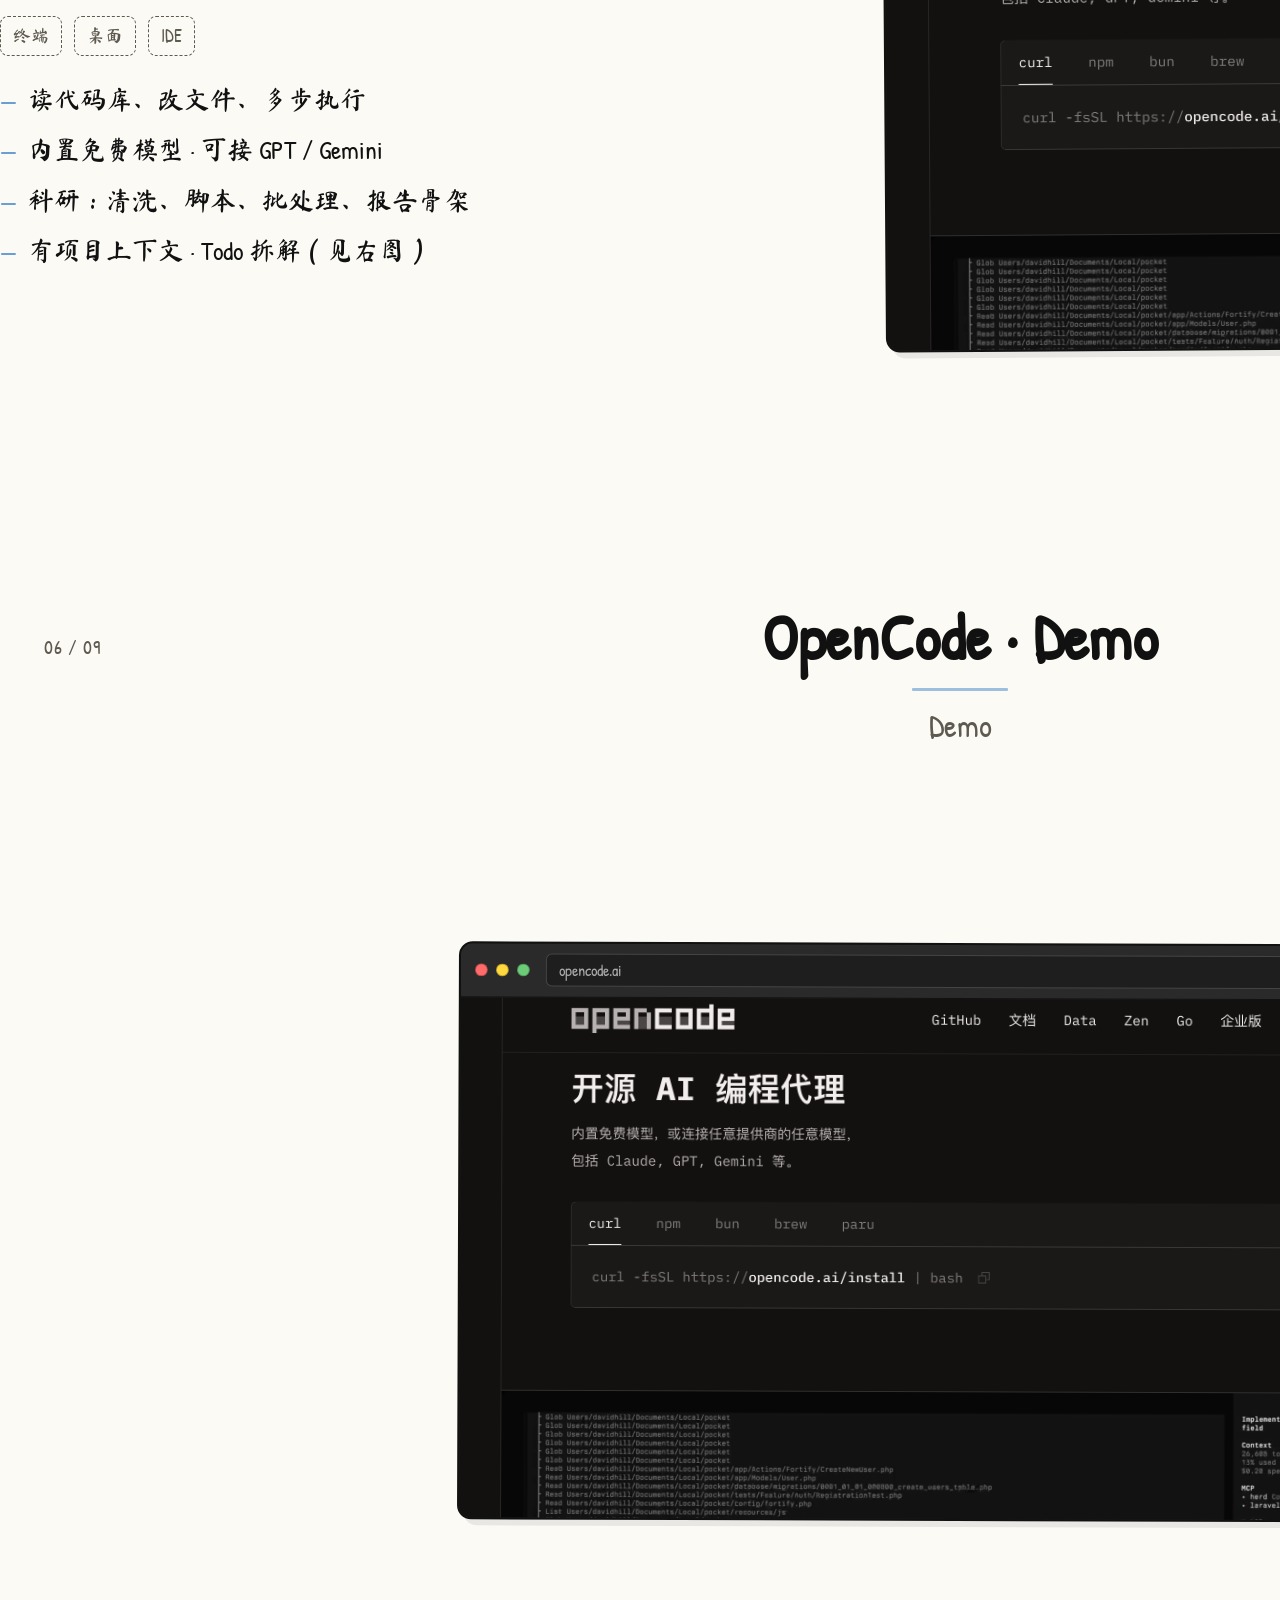
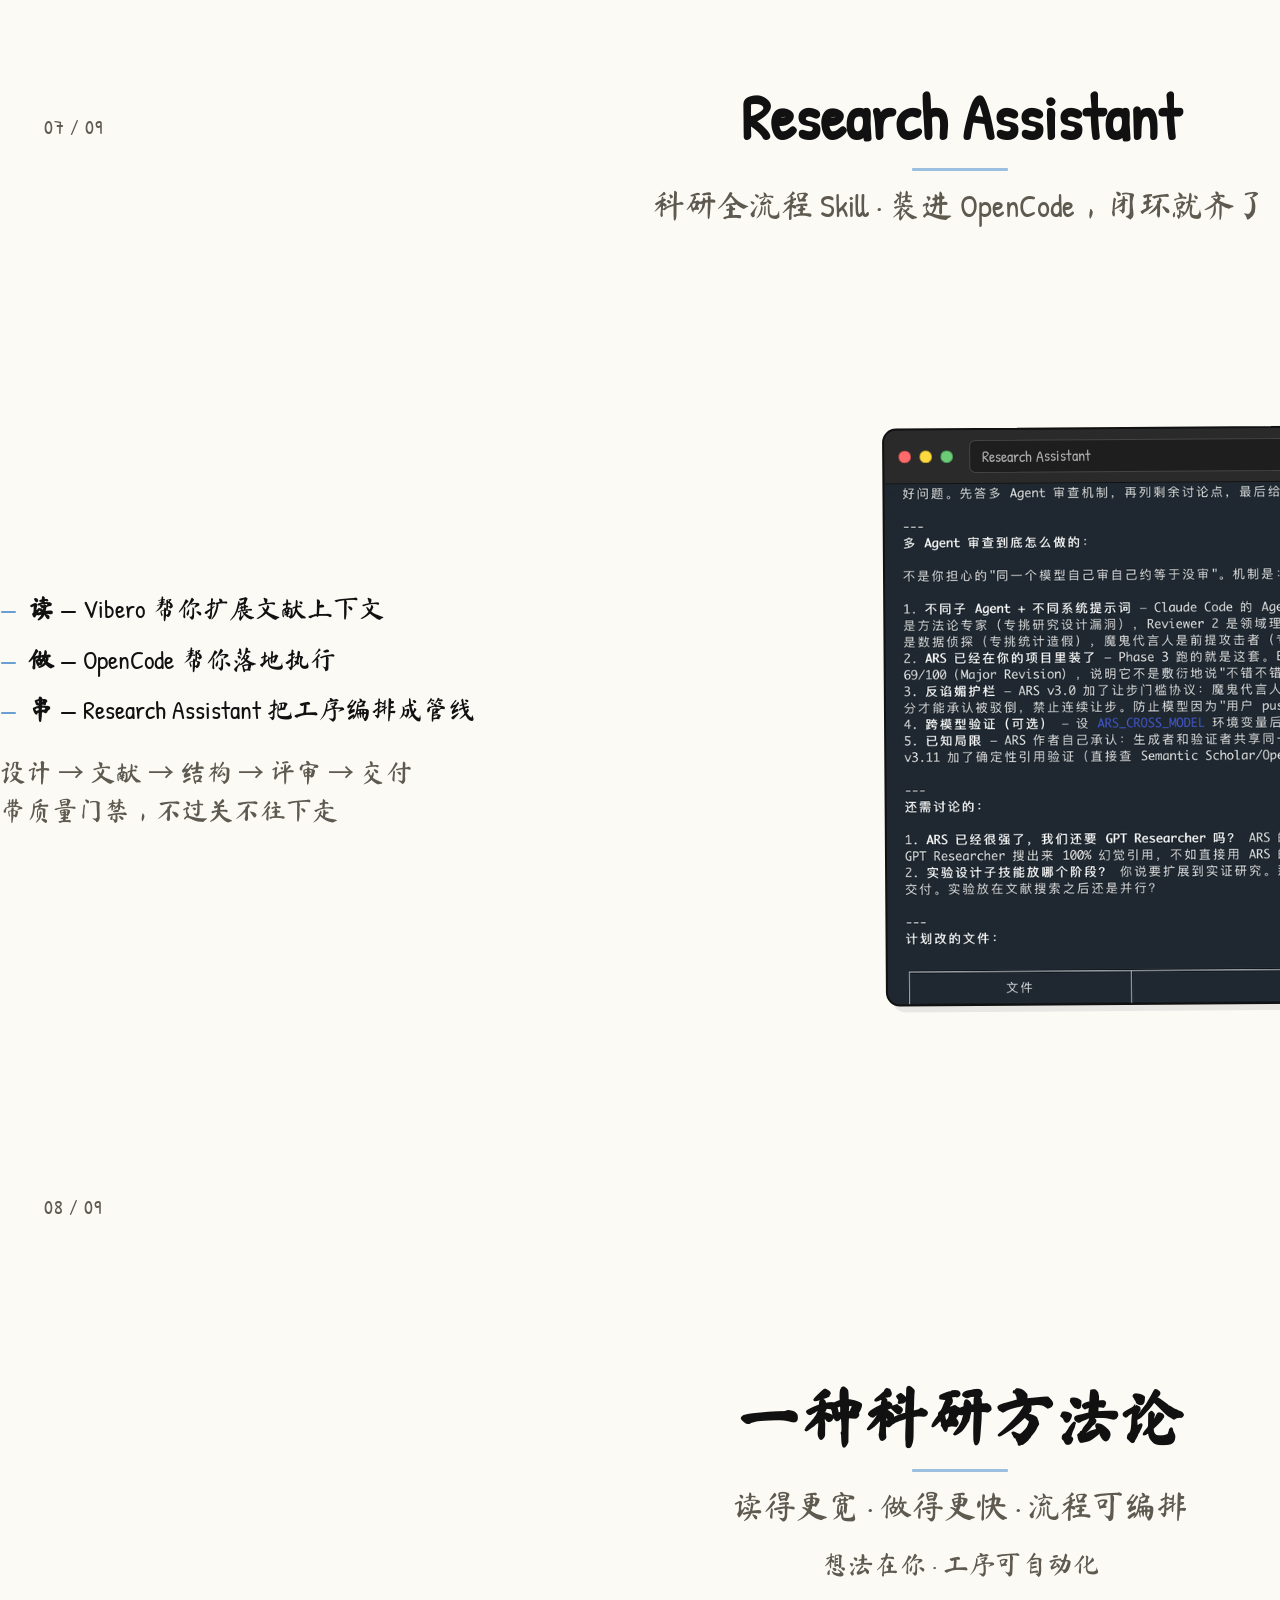
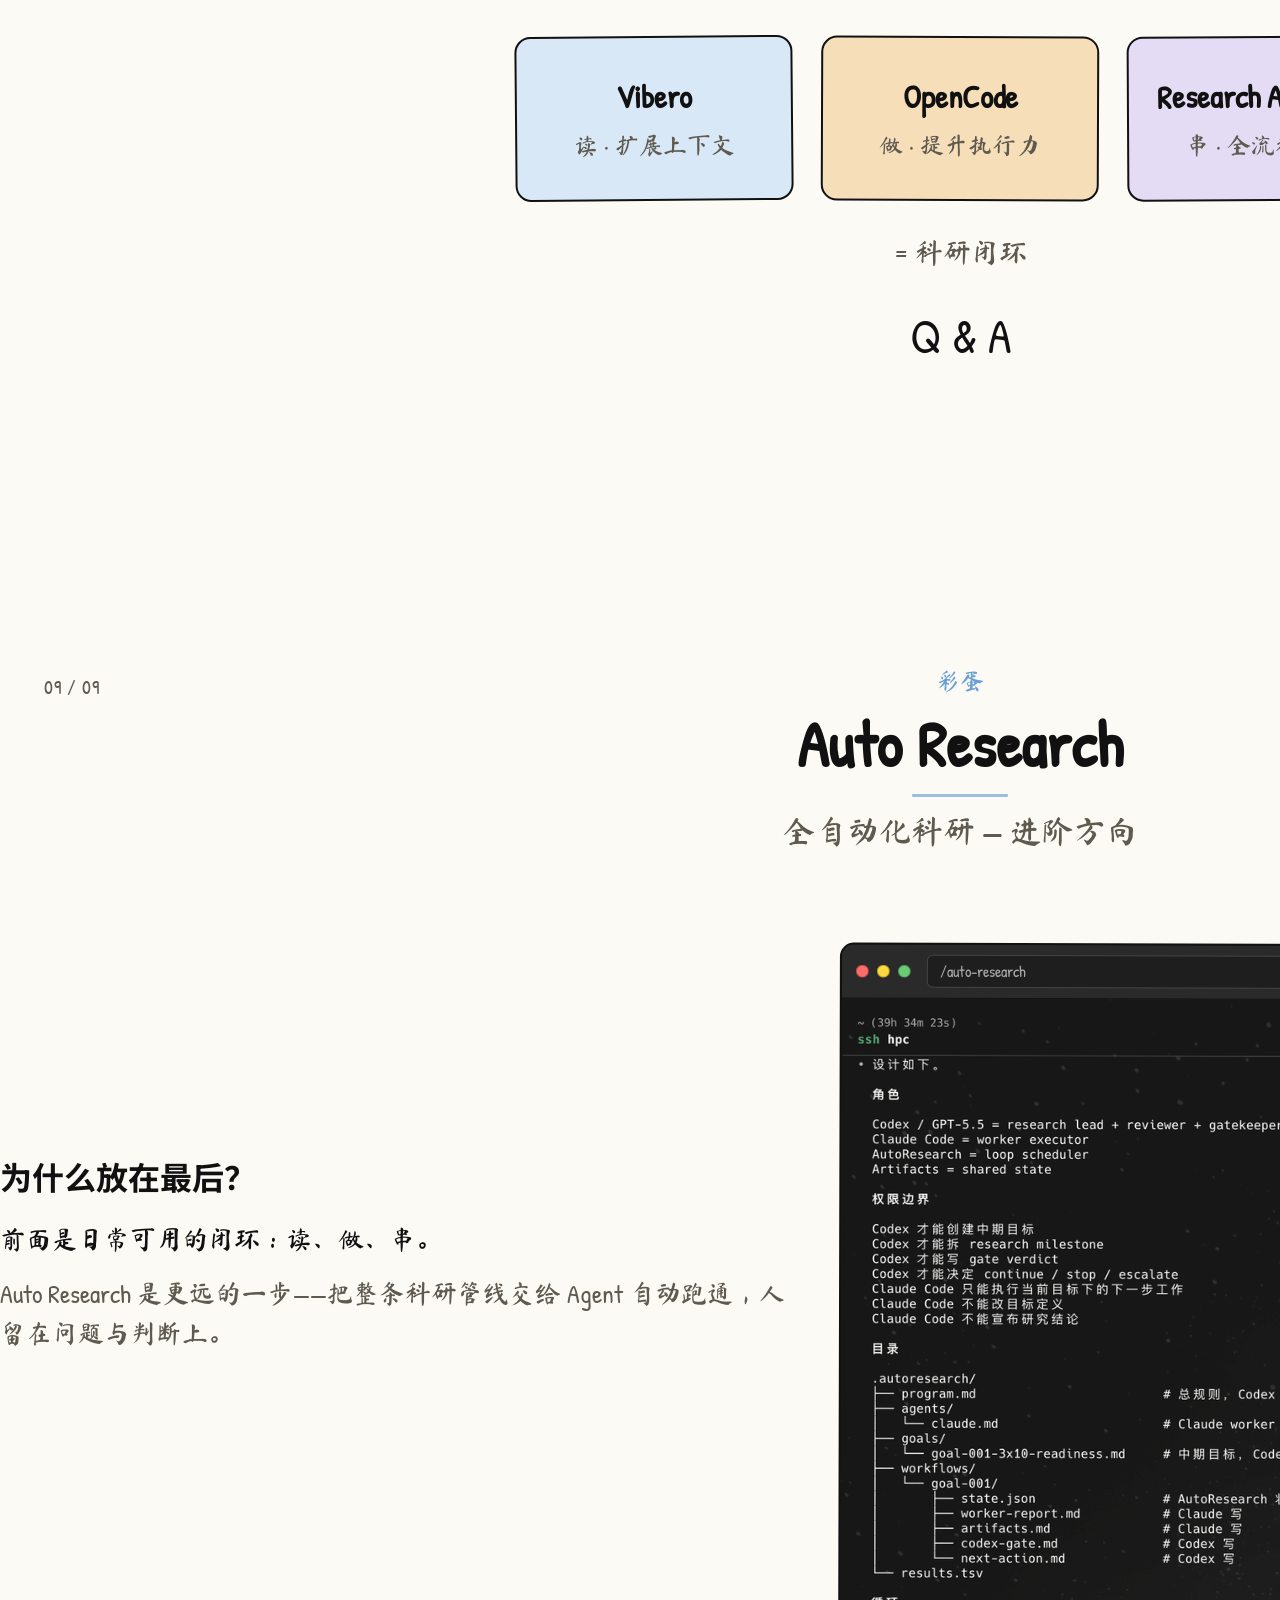
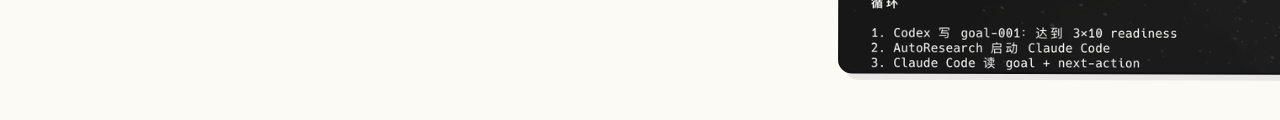
==== commit 203ec115: "Fix name: 丁鹏德 -> 丁冯德 on deck cover Co-Authored-By: Claude Opus 4.8 <noreply@anthropic.com>" ====
--- a/deck/print-all.html
+++ b/deck/print-all.html
@@ -2,7 +2,7 @@
 <html lang="zh-CN">
 <head>
 <meta charset="UTF-8">
-<title>How to do Research · Deck</title>
+<title>Deck</title>
 <style>@import url("https://fonts.googleapis.com/css2?family=Ma+Shan+Zheng&family=Noto+Sans+SC:wght@400;500;600&family=Patrick+Hand&display=swap");
 </style>
 <style>/* Ian Handdrawn DNA · rendered via huashu-design HTML deck workflow */
@@ -589,14 +589,7 @@
   background: var(--paper);
 }
 </style>
-<style>
-  html, body { width: auto !important; height: auto !important; margin: 0 !important; padding: 0 !important; overflow: visible !important; background: white !important; }
-  body::before, body::after { display: none !important; }
-  body { font-size: 16px; }
-  .slide-wrapper { width: 1920px; height: 1080px; overflow: hidden; position: relative; page-break-after: always; background: #fbfaf5; }
-  .slide-wrapper:last-child { page-break-after: auto; }
-  @page { size: 1920px 1080px; margin: 0; }
-</style>
+<style>html,body{width:auto!important;height:auto!important;margin:0!important;padding:0!important;overflow:visible!important;background:#fff!important}body::before,body::after{display:none!important}body{font-size:16px}.slide-wrapper{width:1920px;height:1080px;overflow:hidden;position:relative;page-break-after:always;background:#fbfaf5}.slide-wrapper:last-child{page-break-after:auto}@page{size:1920px 1080px;margin:0}</style>
 </head>
 <body>
 <div class="slide-wrapper">
@@ -606,7 +599,7 @@
   <p class="kicker">How to do Research</p>
   <h1 class="cover-en">科研方法分享</h1>
   <p class="subtitle">扩展上下文 · 提升执行力 · 流程可编排</p>
-  <p style="font-family:'Noto Sans SC','PingFang SC',sans-serif;font-size:26px;color:#5f5a50;margin-top:12px;">汇报人：丁鹏德&emsp;学号：20251402002</p>
+  <p style="font-family:'Noto Sans SC','PingFang SC',sans-serif;font-size:26px;color:#5f5a50;margin-top:12px;">汇报人：丁冯德&emsp;学号：20251402002</p>
 
   <div class="cover-visual" aria-hidden="true">
     <svg viewBox="0 0 640 320" fill="none" xmlns="http://www.w3.org/2000/svg">
